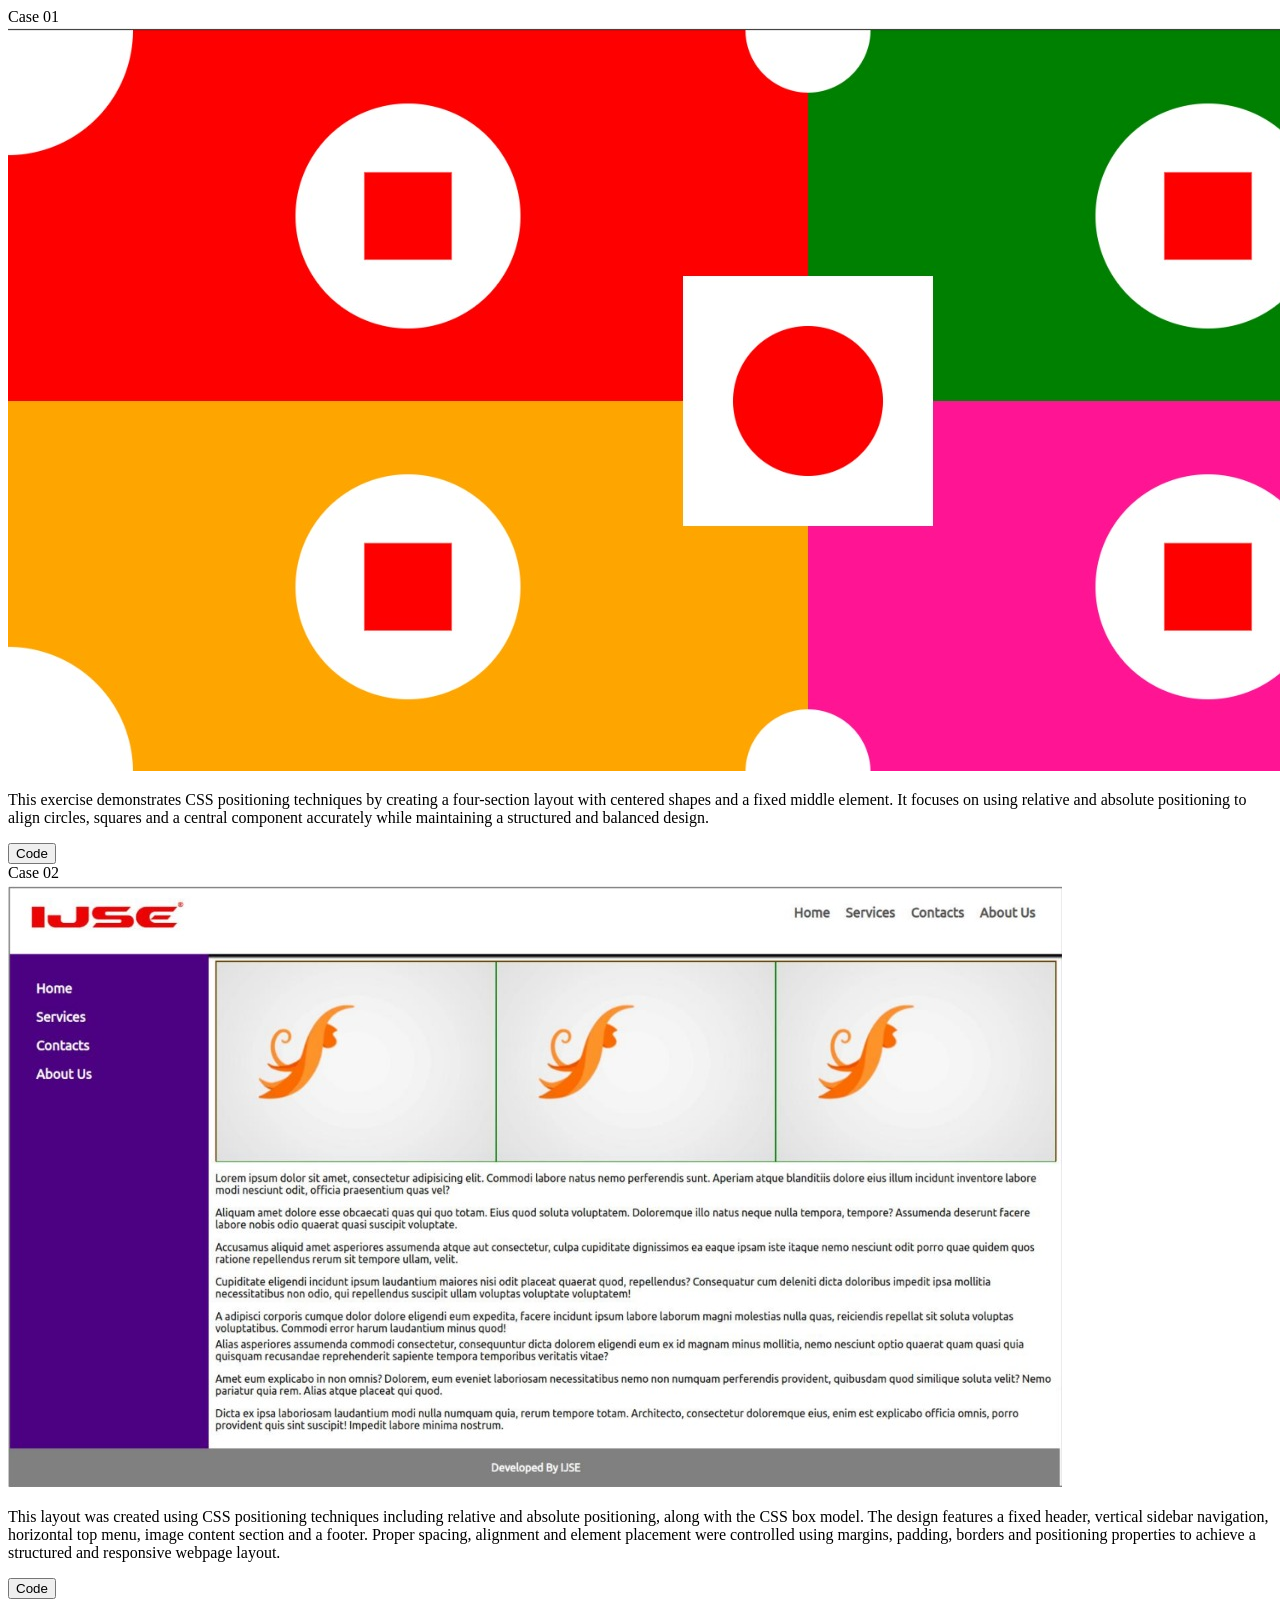
==== exercises1.html @ b712d0c9 "Add HTML to CSS Exercise case 02" ====
<!DOCTYPE html>
<html lang="en">
<head>
    <meta charset="UTF-8">
    <title>CSS Exercises 1</title>
</head>
<body>

<section class="case">
    <div class="case-title">Case 01</div>

    <div class="case-content">
        <img src="assets/CSS%20Exercises%201%20case%2001.jpeg" alt="Case 01">

        <div class="case-card">
            <p>
                This exercise demonstrates CSS positioning techniques by creating a four-section layout with
                centered shapes and a fixed middle element. It focuses on using relative and absolute positioning
                to align circles, squares and a central component accurately while maintaining a structured and
                balanced design.
            </p>
            <button>Code</button>
        </div>
    </div>
</section>

<section class="case">
    <div class="case-title">Case 02</div>

    <div class="case-content">
        <img src="assets/CSS%20Exercises%201%20case%2002.jpeg" alt="Case 02">

        <div class="case-card">
            <p>
                This layout was created using CSS positioning techniques including relative and absolute positioning,
                along with the CSS box model. The design features a fixed header, vertical sidebar navigation,
                horizontal top menu, image content section and a footer. Proper spacing, alignment and element
                placement were controlled using margins, padding, borders and positioning properties to achieve a
                structured and responsive webpage layout.

            </p>
            <button>Code</button>
        </div>
    </div>
</section>

</body>
</html>
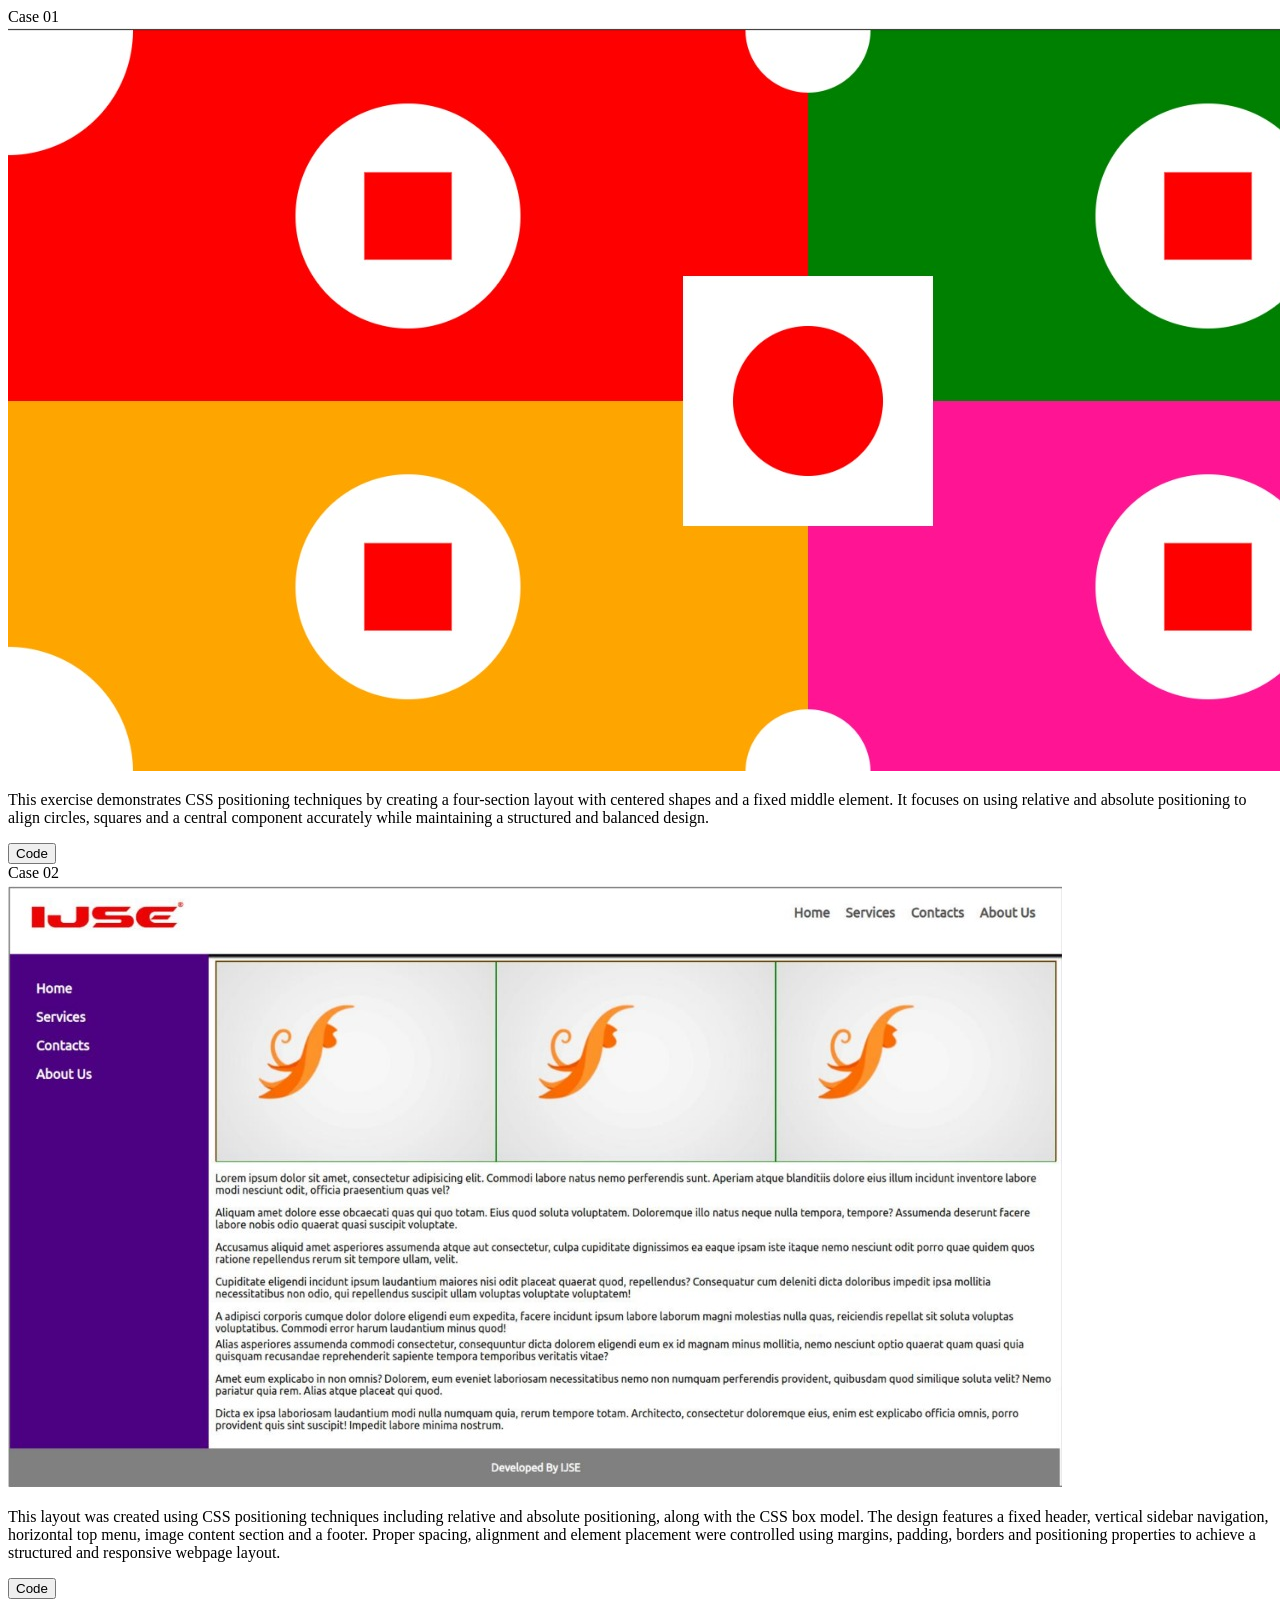
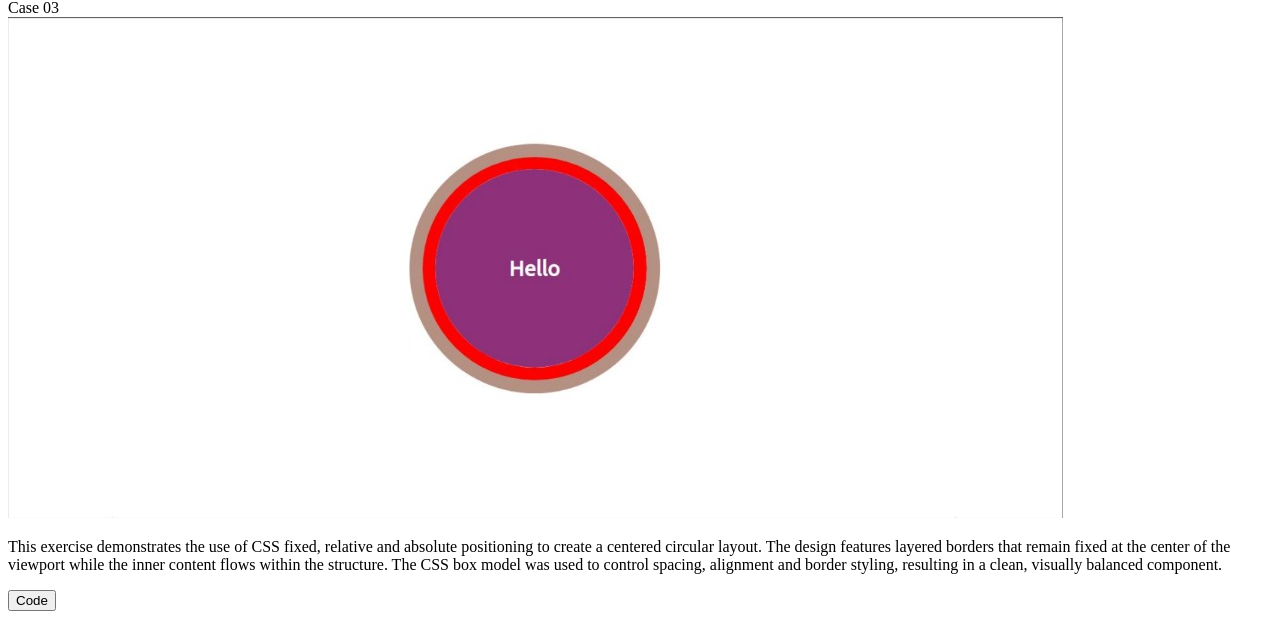
==== commit 078b2798: "Add HTML to CSS Exercises case 03" ====
--- a/exercises1.html
+++ b/exercises1.html
@@ -44,5 +44,25 @@
     </div>
 </section>
 
+<section class="case">
+    <div class="case-title">Case 03</div>
+
+    <div class="case-content">
+        <img src="assets/CSS%20Exercises%201%20case%2003.jpeg" alt="Case 03">
+
+        <div class="case-card">
+            <p>
+                This exercise demonstrates the use of CSS fixed, relative and absolute positioning to create a centered
+                circular layout. The design features layered borders that remain fixed at the center of the viewport
+                while the inner content flows within the structure. The CSS box model was used to control spacing,
+                alignment and border styling, resulting in a clean, visually balanced component.
+            </p>
+            <button>Code</button>
+        </div>
+    </div>
+</section>
+
+
+
 </body>
 </html>
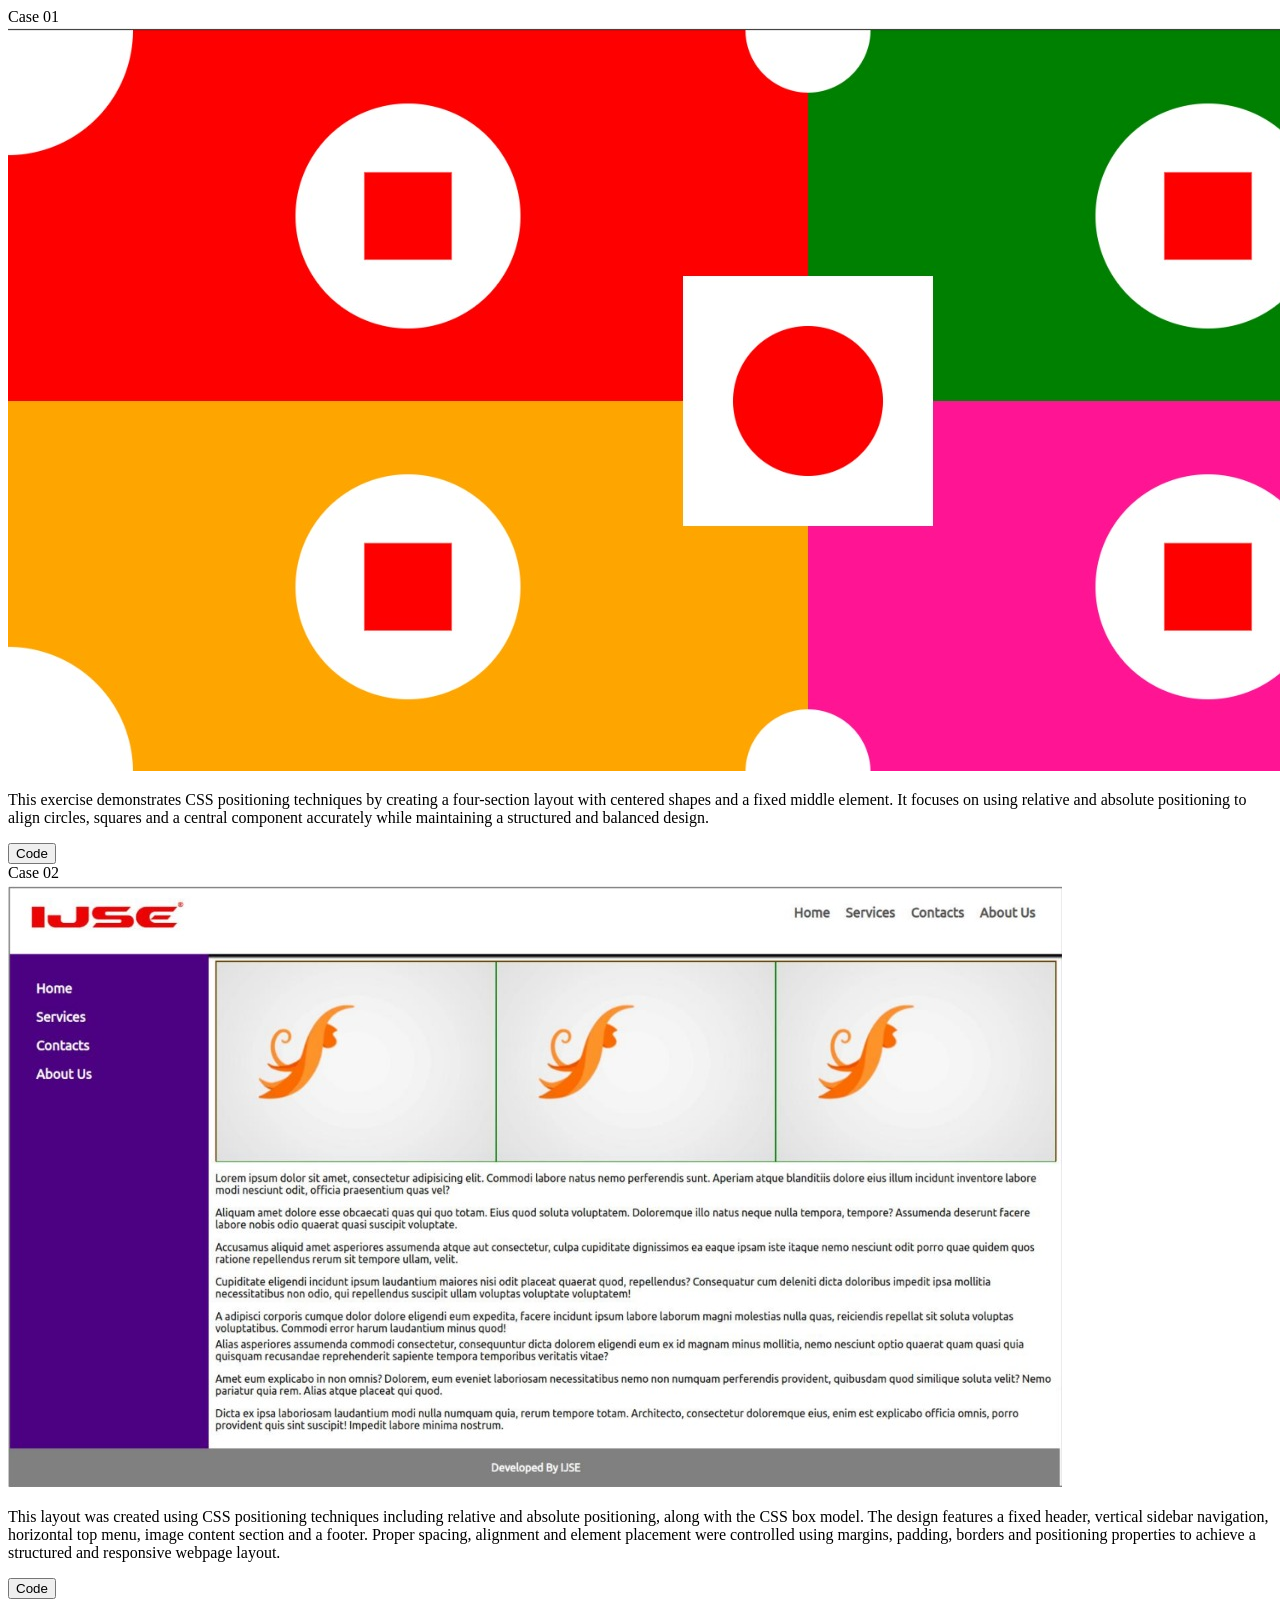
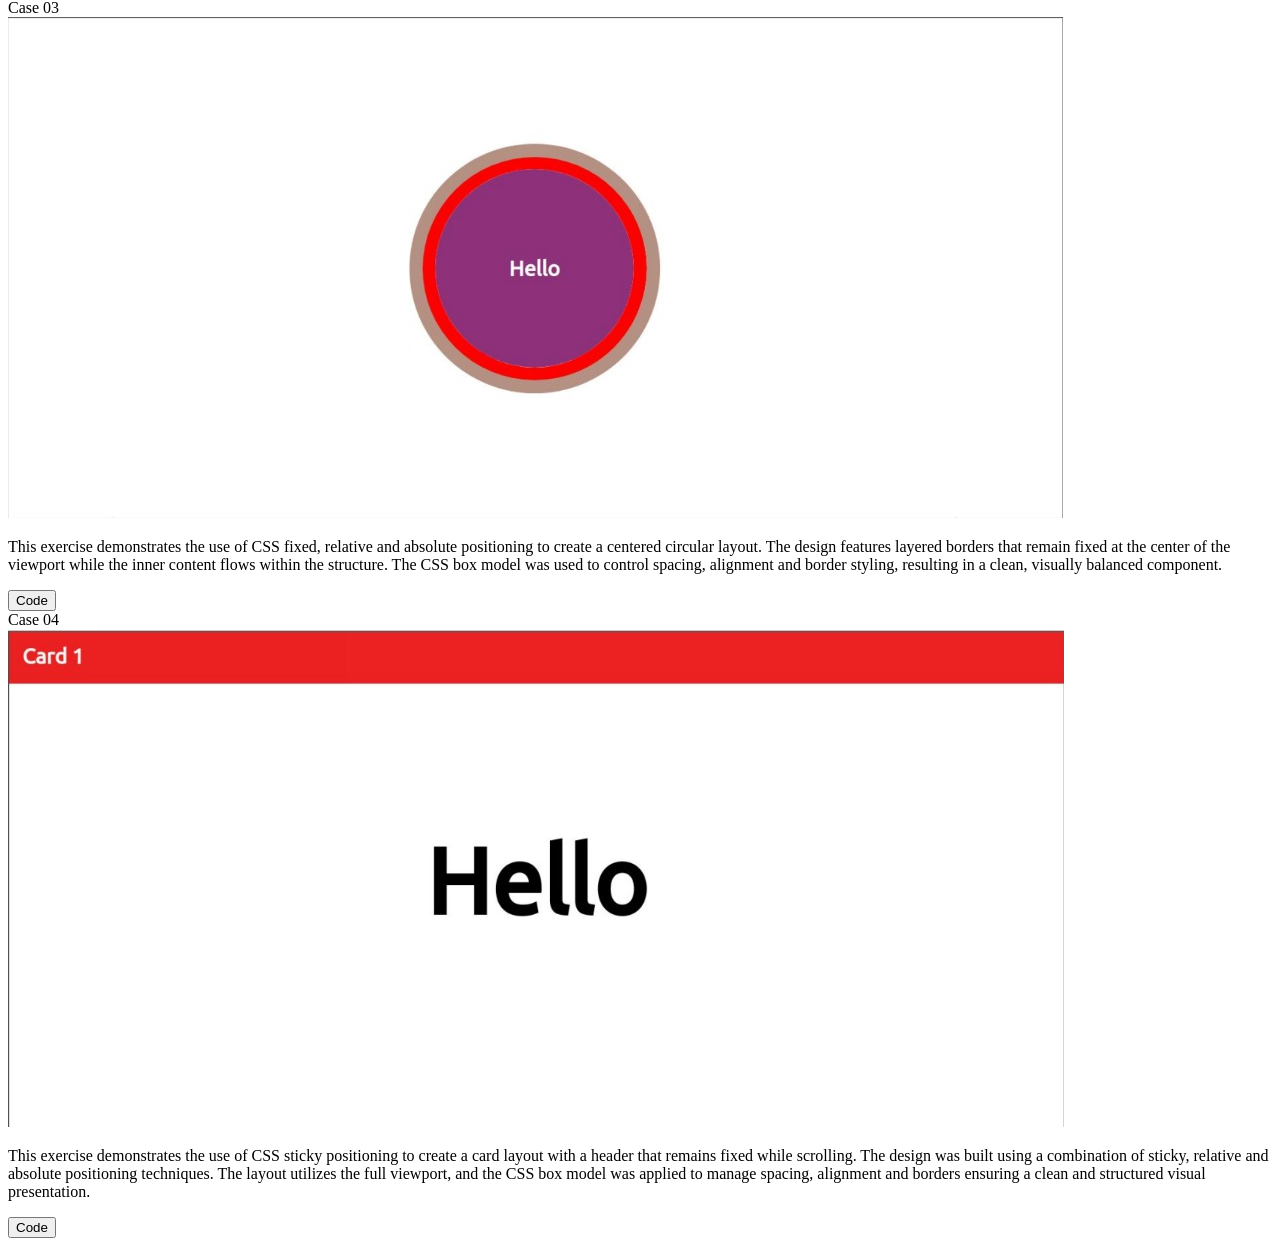
==== commit 3089621e: "Add HTML to CSS Exercises case 04" ====
--- a/exercises1.html
+++ b/exercises1.html
@@ -62,6 +62,24 @@
     </div>
 </section>
 
+<section class="case">
+    <div class="case-title">Case 04</div>
+
+    <div class="case-content">
+        <img src="assets/CSS%20Exercises%201%20case%2004.jpeg" alt="Case 04">
+
+        <div class="case-card">
+            <p>
+                This exercise demonstrates the use of CSS sticky positioning to create a card layout with a header
+                that remains fixed while scrolling. The design was built using a combination of sticky, relative and
+                absolute positioning techniques. The layout utilizes the full viewport, and the CSS box model was
+                applied to manage spacing, alignment and borders ensuring a clean and structured visual presentation.
+            </p>
+            <button>Code</button>
+        </div>
+    </div>
+</section>
+
 
 
 </body>
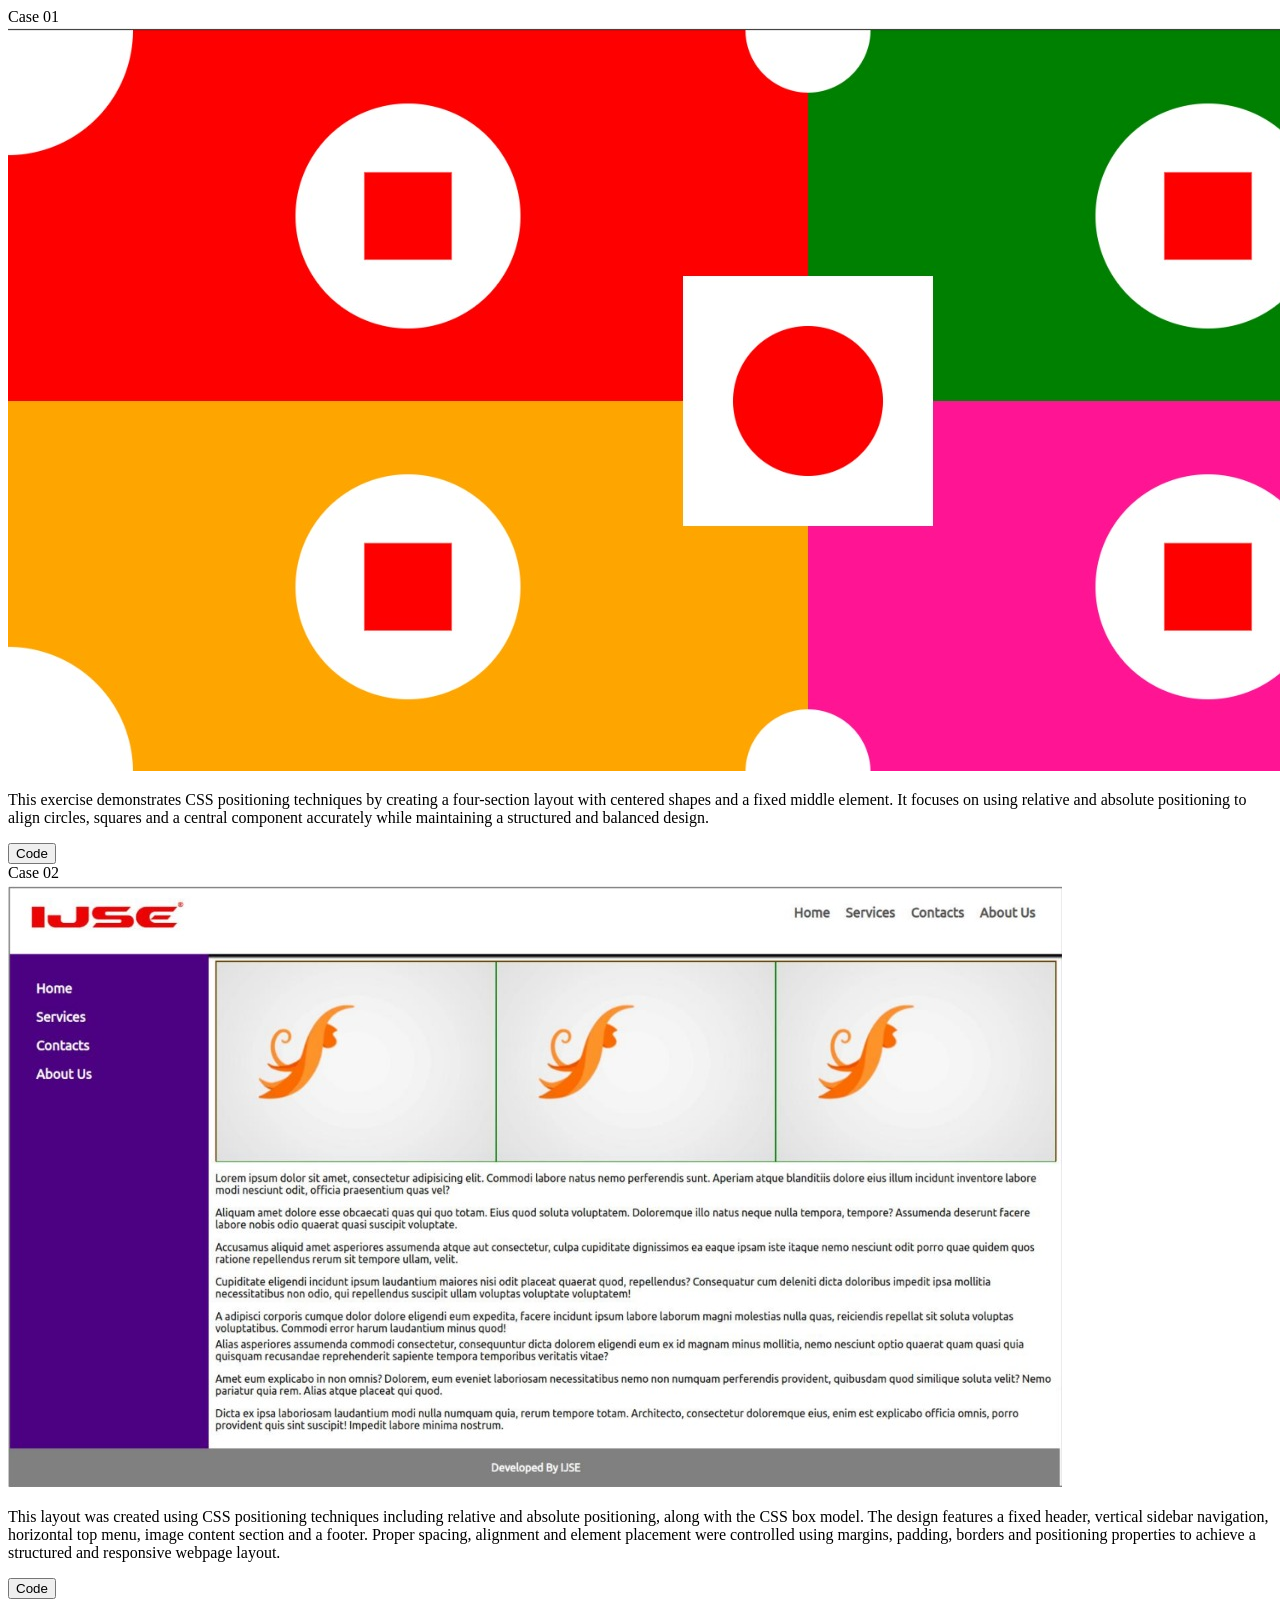
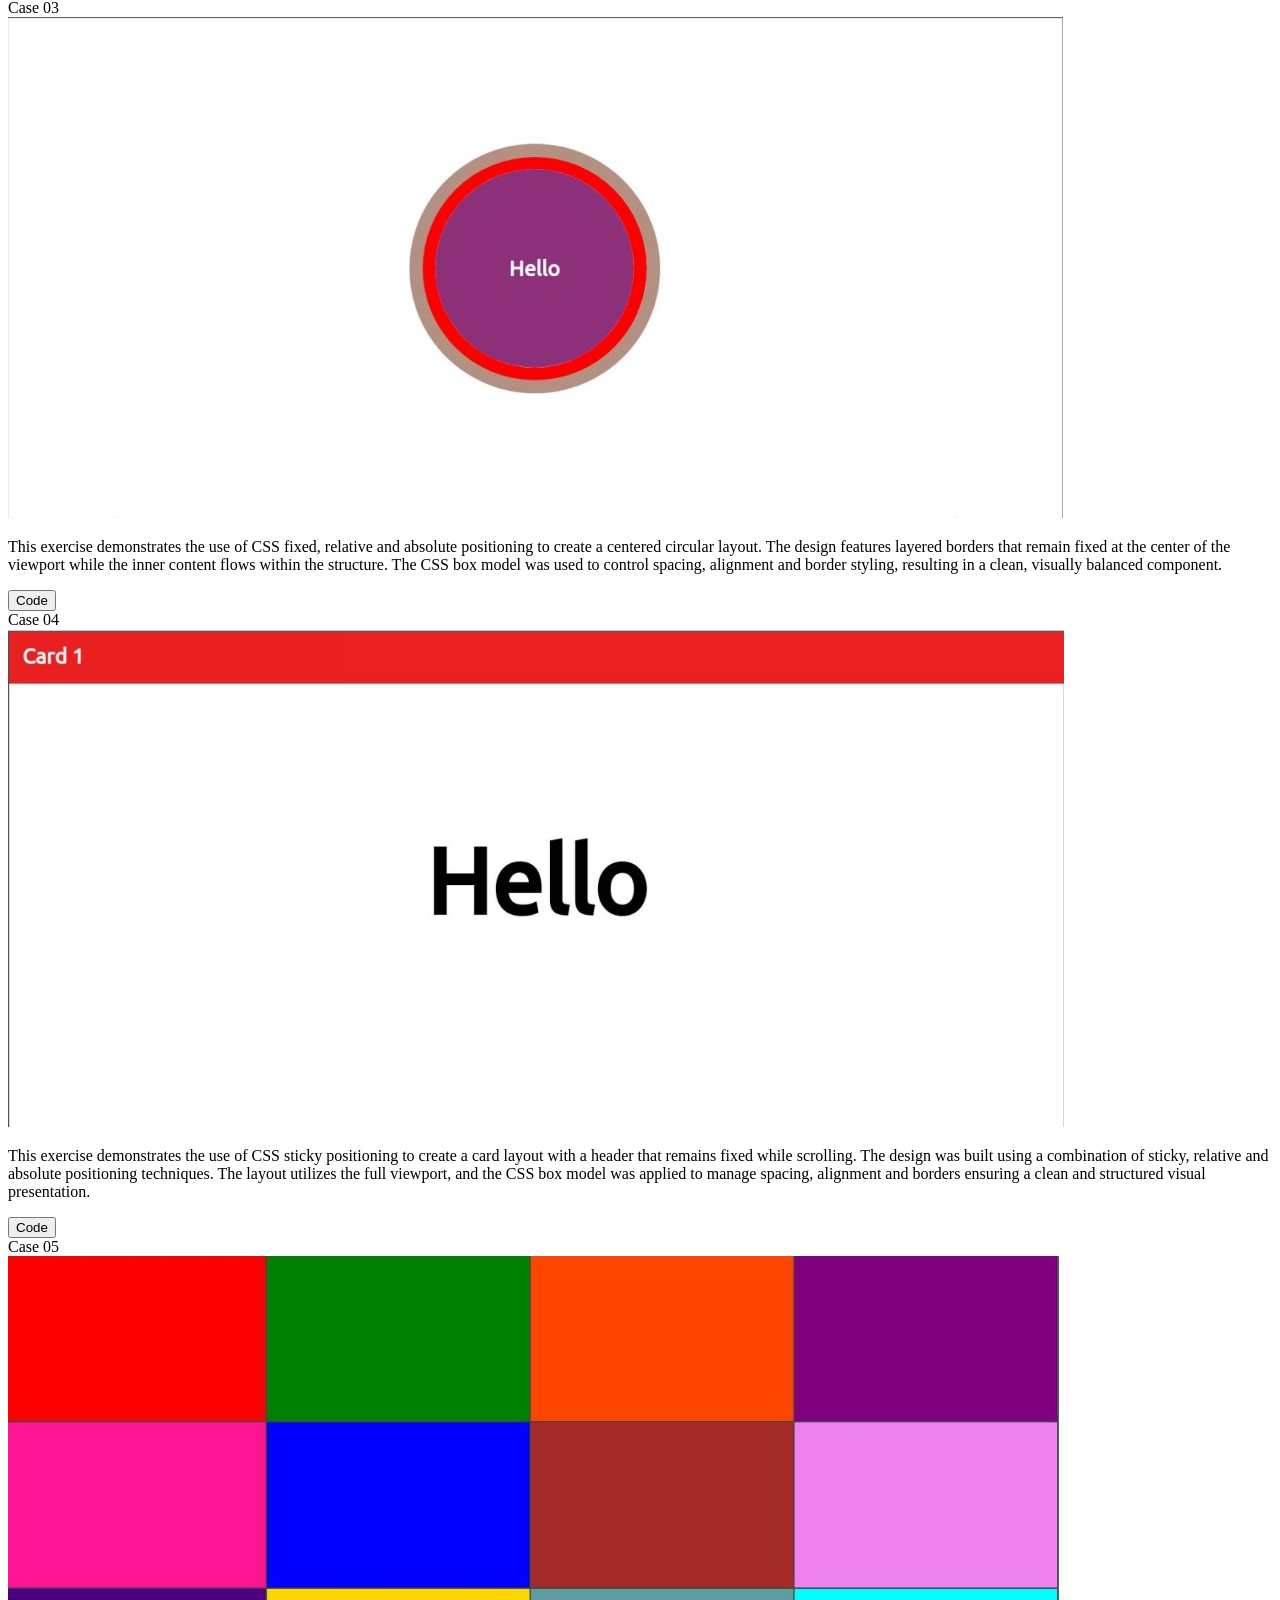
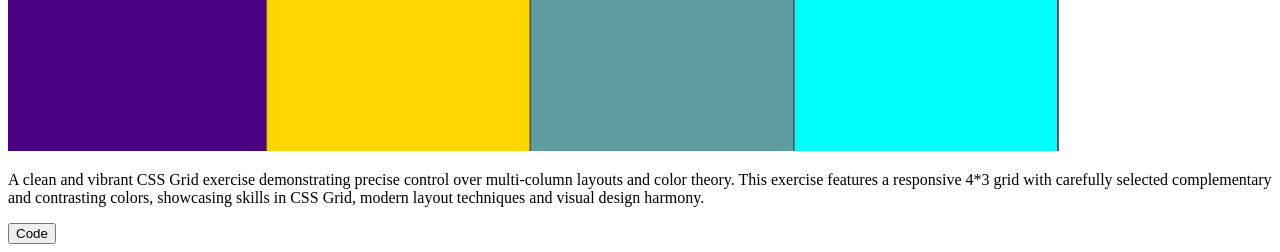
==== commit 267ade24: "Add HTML to CSS Exercises 1 case 05" ====
--- a/exercises1.html
+++ b/exercises1.html
@@ -80,6 +80,23 @@
     </div>
 </section>
 
+<section class="case">
+    <div class="case-title">Case 05</div>
+
+    <div class="case-content">
+        <img src="assets/CSS%20Exercises%201%20case%2005.jpeg" alt="Case 05">
+
+        <div class="case-card">
+            <p>
+                A clean and vibrant CSS Grid exercise demonstrating precise control over multi-column layouts and
+                color theory. This exercise features a responsive 4*3 grid with carefully selected complementary
+                and contrasting colors, showcasing skills in CSS Grid, modern layout techniques and visual design
+                harmony.
+            </p>
+            <button>Code</button>
+        </div>
+    </div>
+</section>
 
 
 </body>
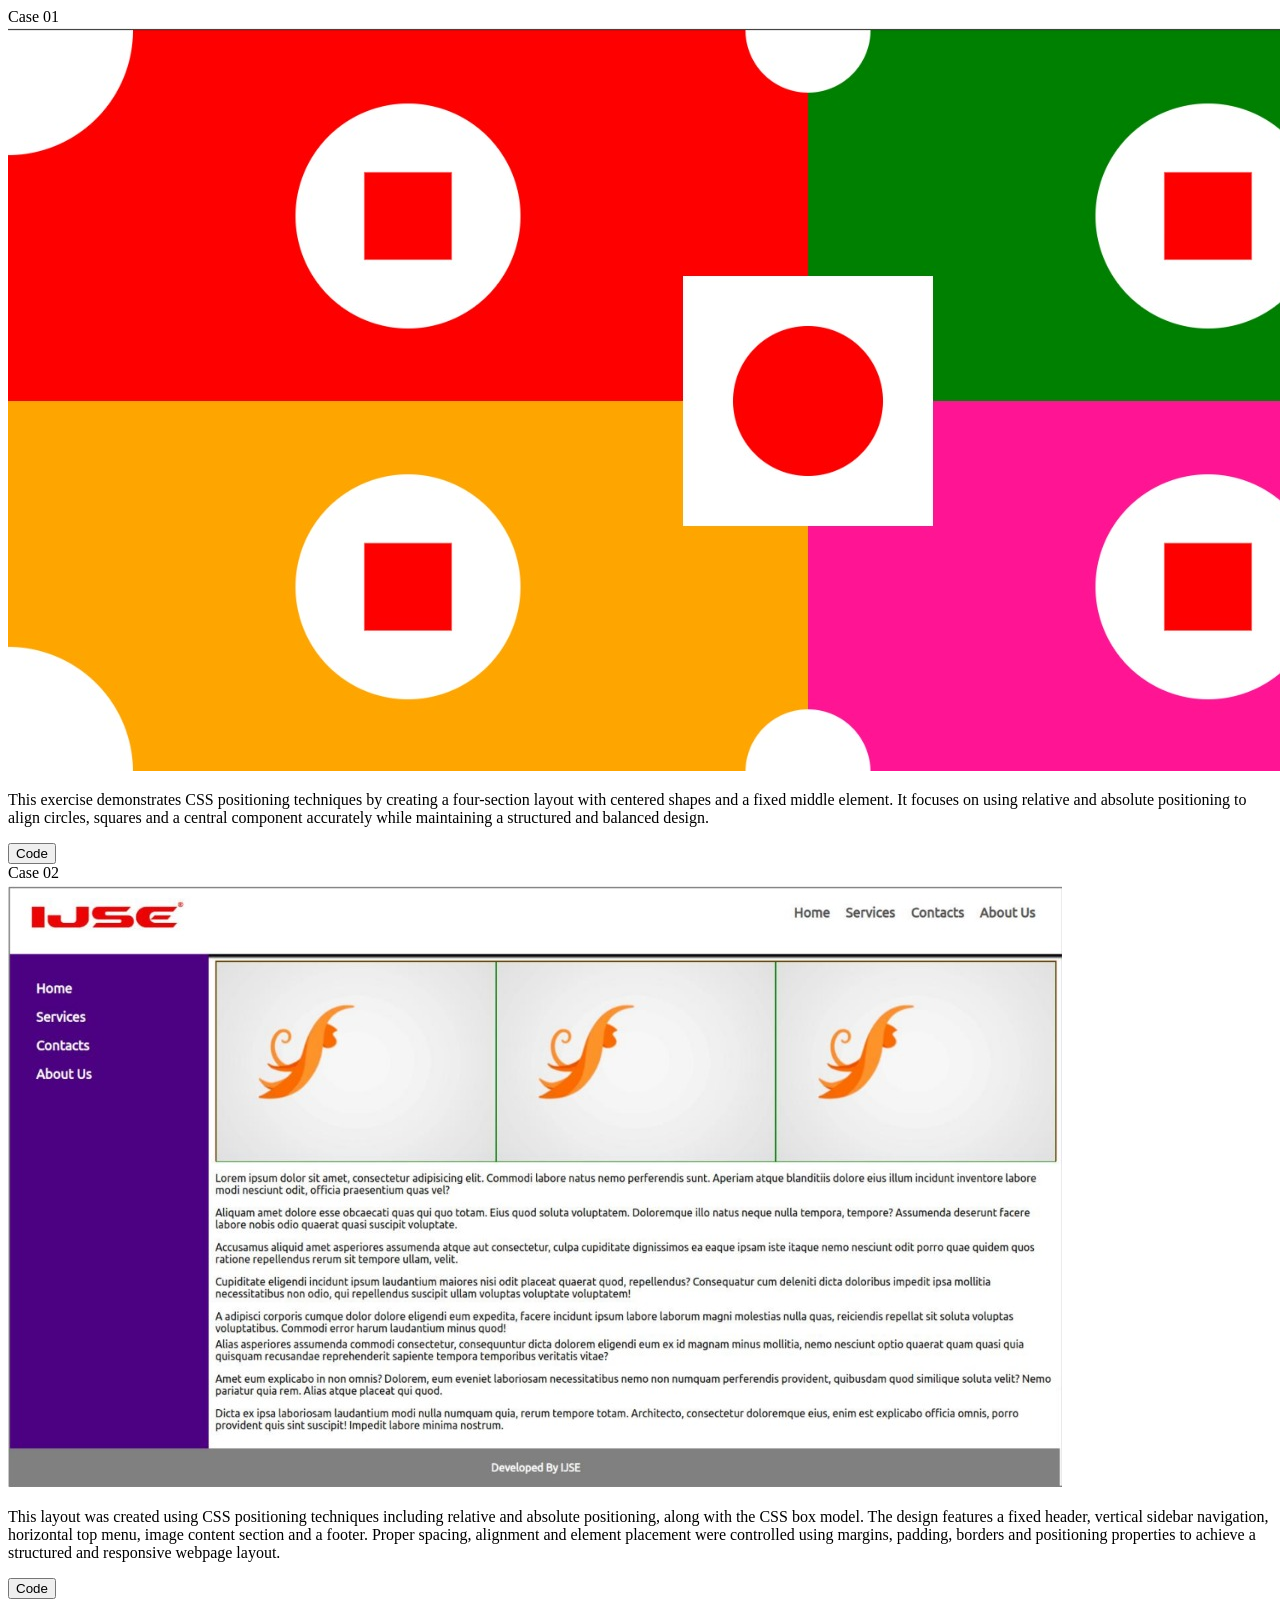
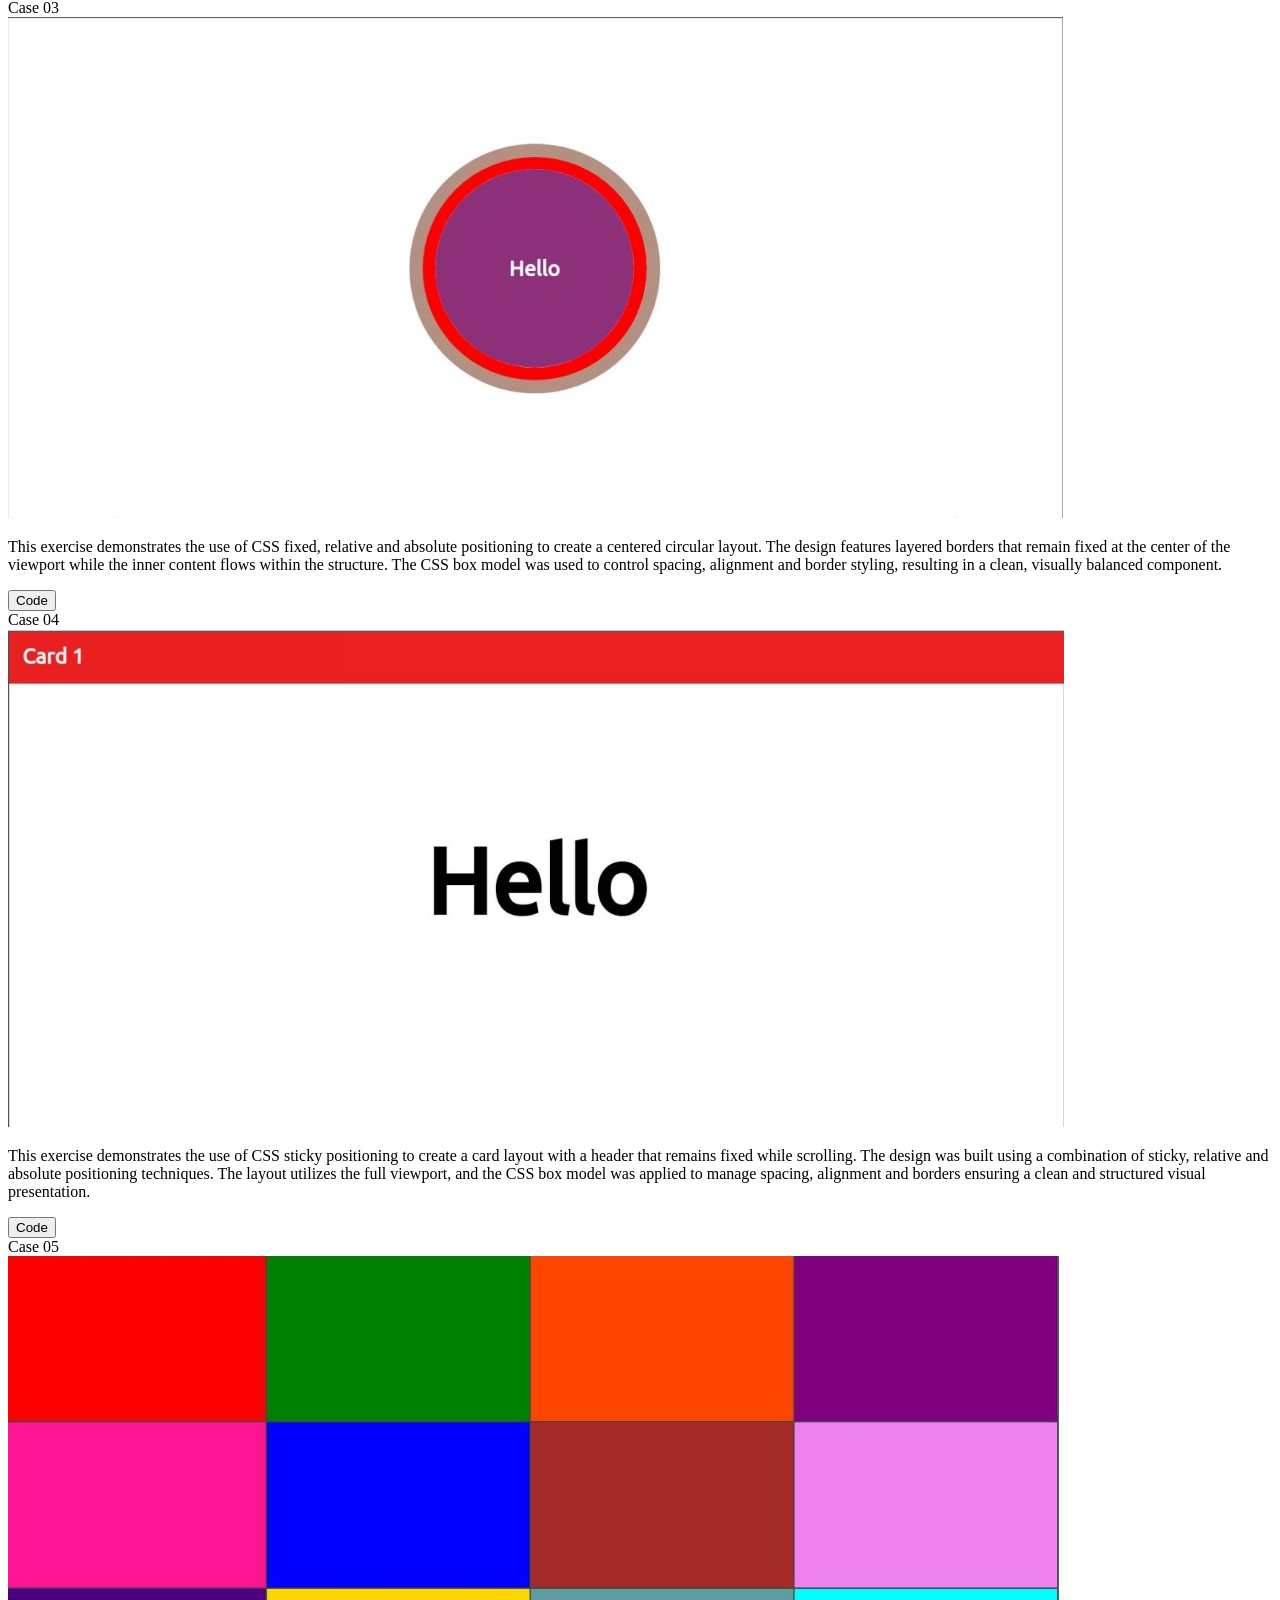
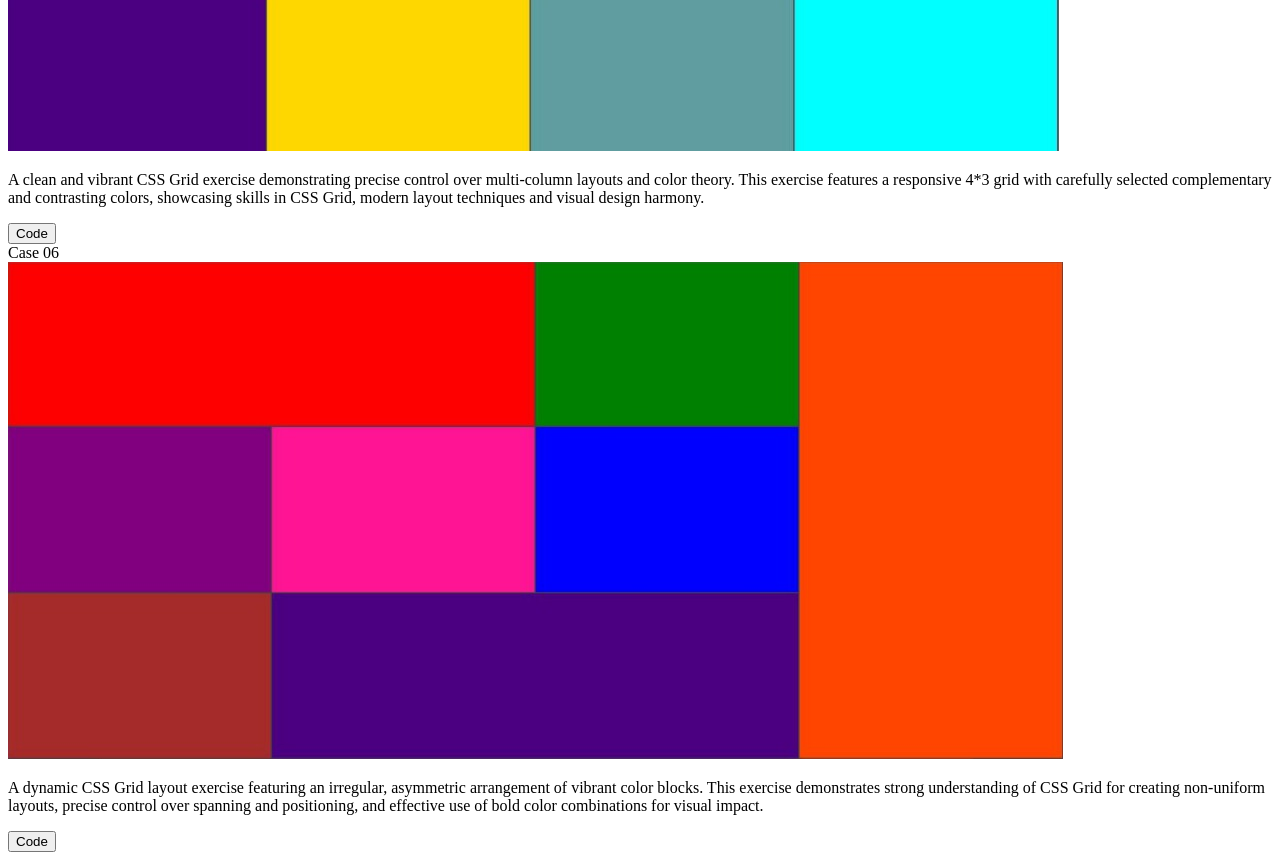
==== commit db70903a: "Add HTML to CSS Exercises 1 case 06" ====
--- a/exercises1.html
+++ b/exercises1.html
@@ -98,6 +98,25 @@
     </div>
 </section>
 
+<section class="case">
+    <div class="case-title">Case 06</div>
+
+    <div class="case-content">
+        <img src="assets/CSS%20Exercises%201%20case%2006.jpeg" alt="Case 06">
+
+        <div class="case-card">
+            <p>
+                A dynamic CSS Grid layout exercise featuring an irregular, asymmetric arrangement of vibrant color
+                blocks. This exercise demonstrates strong understanding of CSS Grid for creating non-uniform
+                layouts, precise control over spanning and positioning, and effective use of bold color combinations
+                for visual impact.
+
+            </p>
+            <button>Code</button>
+        </div>
+    </div>
+</section>
+
 
 </body>
 </html>
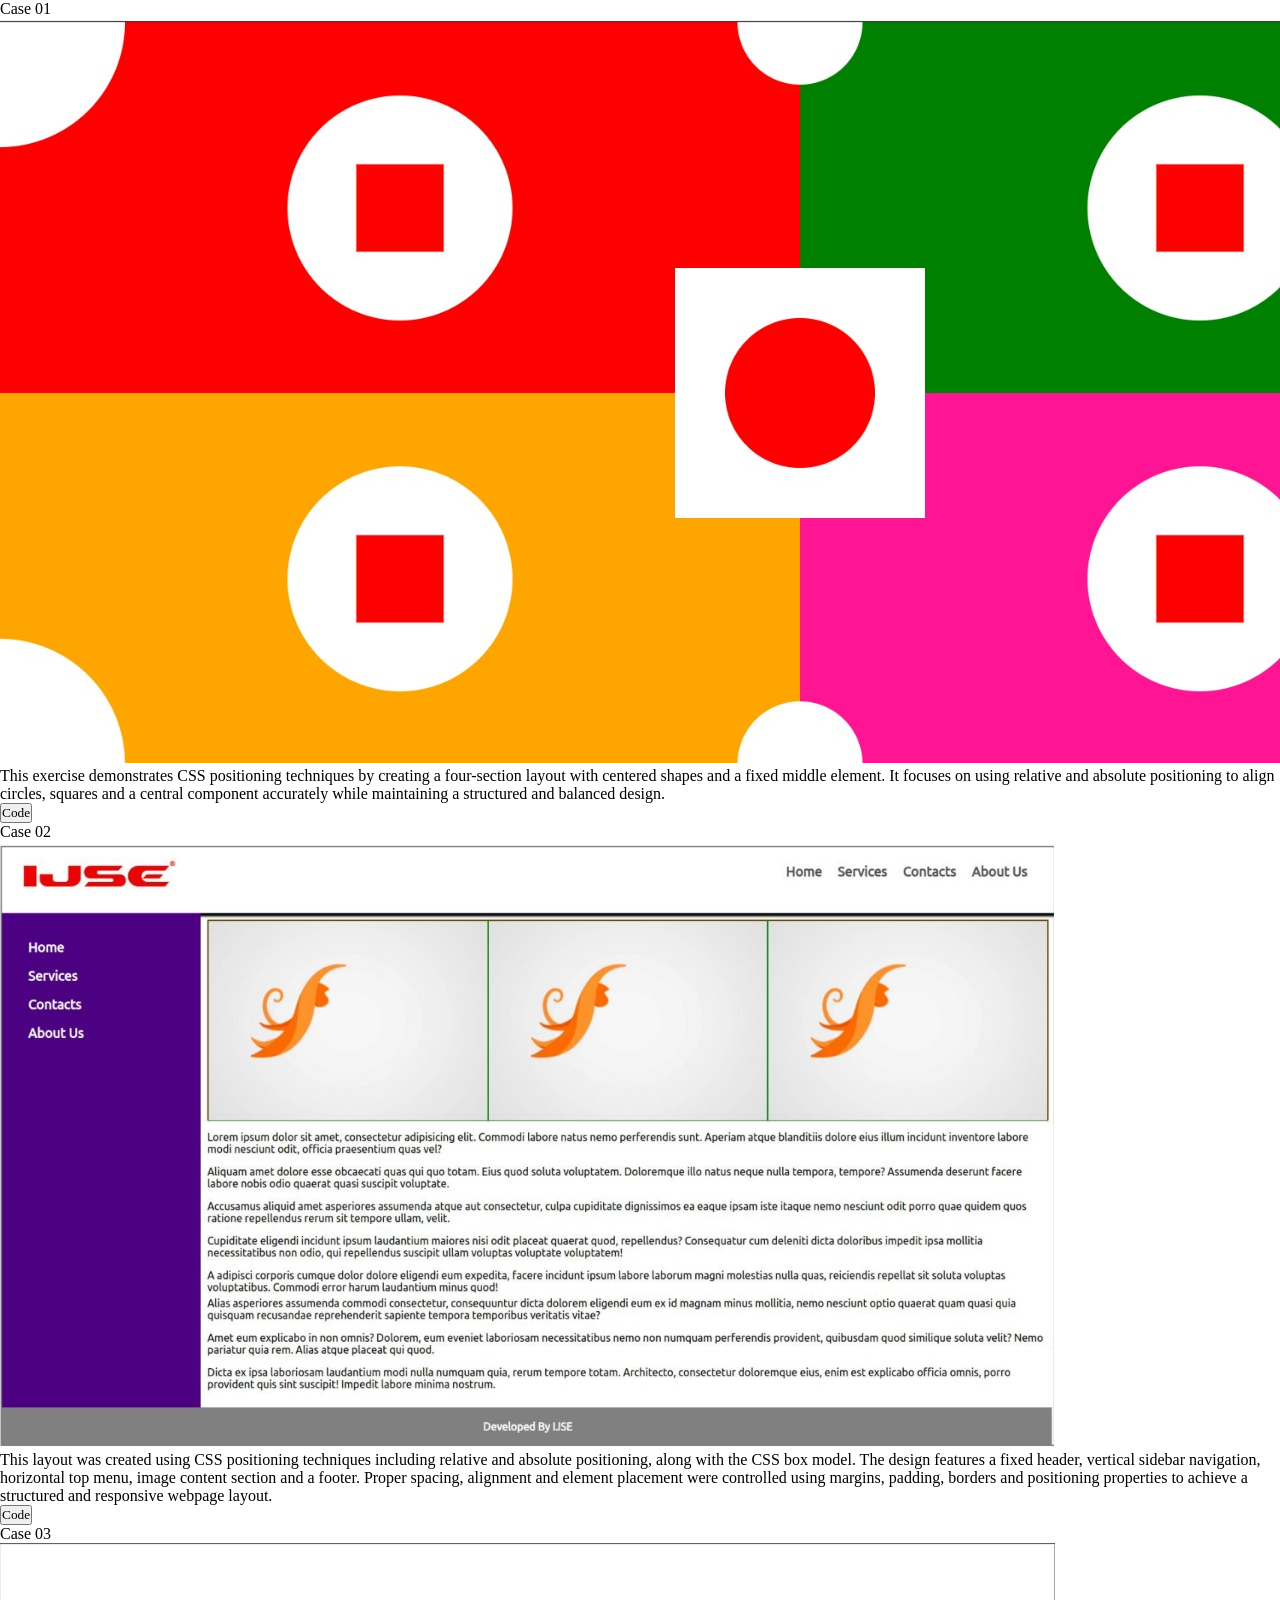
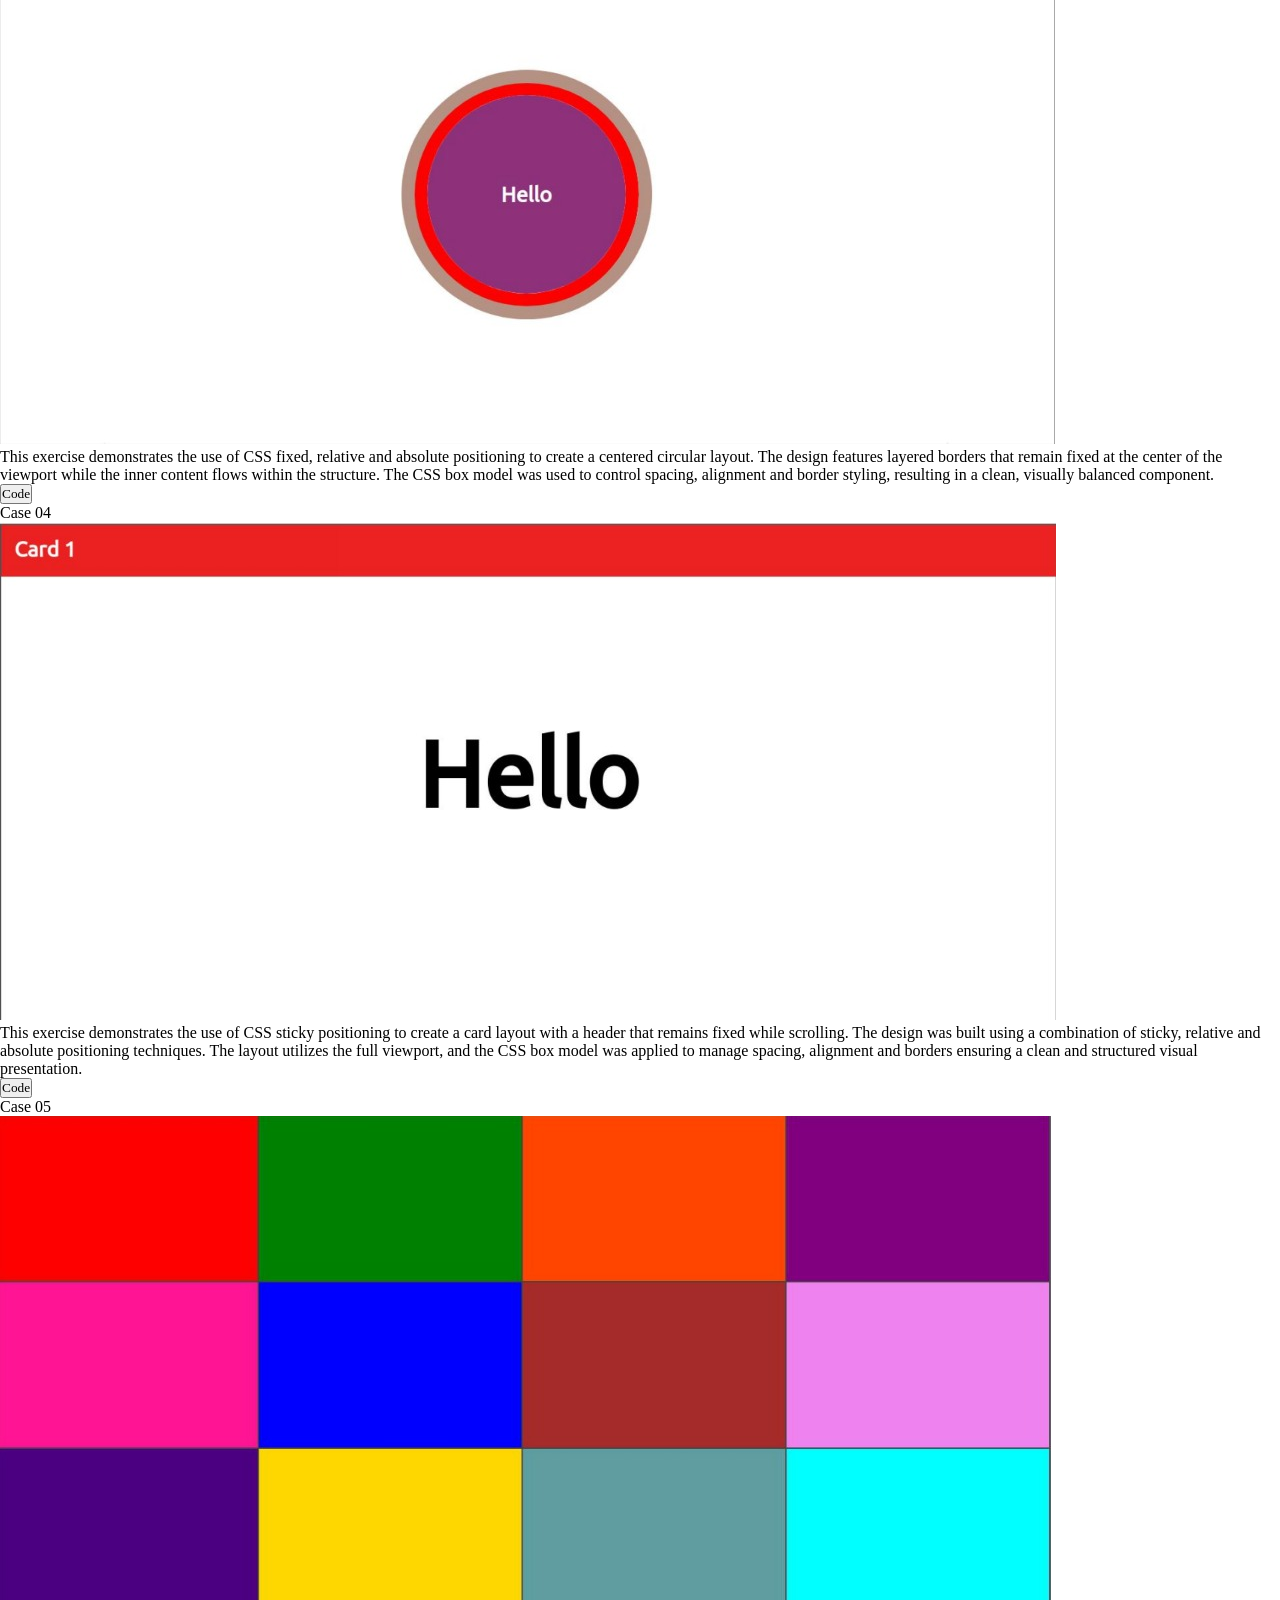
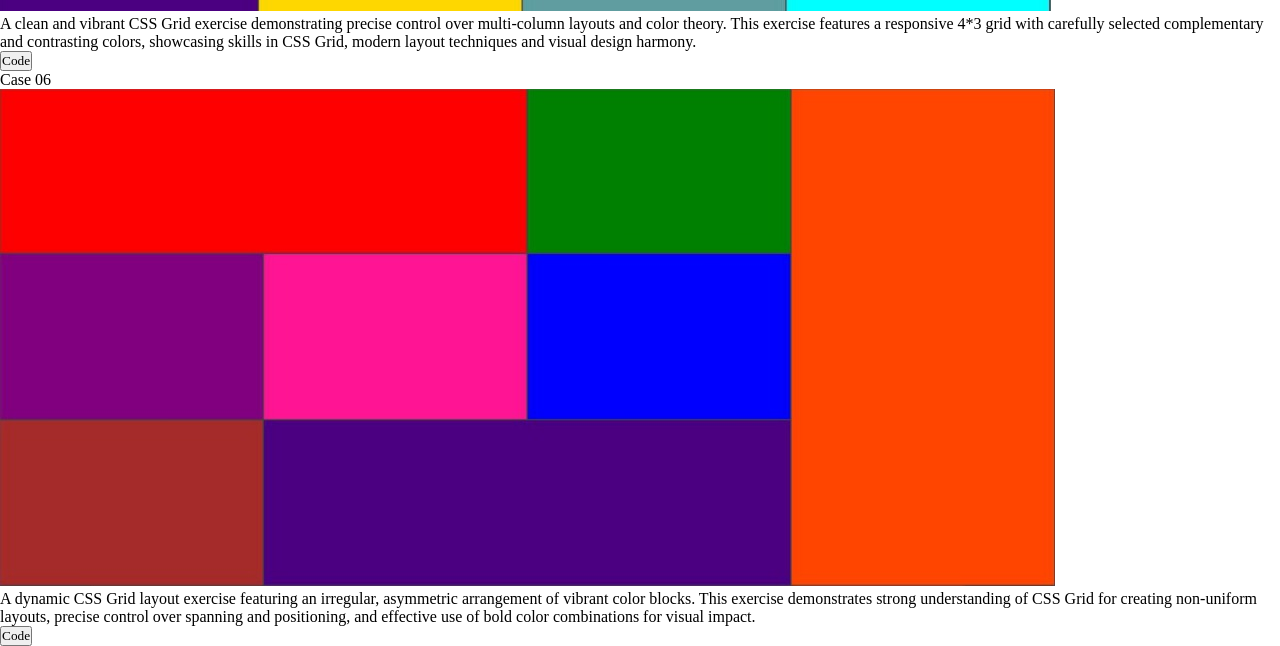
==== commit d41f85dd: "CSS to whole CSS Exercises 1" ====
--- a/exercises1.html
+++ b/exercises1.html
@@ -3,6 +3,8 @@
 <head>
     <meta charset="UTF-8">
     <title>CSS Exercises 1</title>
+
+    <link rel="stylesheet" href="Style1.css">
 </head>
 <body>
 
--- a/Style1.css
+++ b/Style1.css
@@ -0,0 +1,7 @@
+*{
+    margin: 0;
+    padding: 0;
+    box-sizing: border-box;
+    font-family: Inter, serif;
+}
+
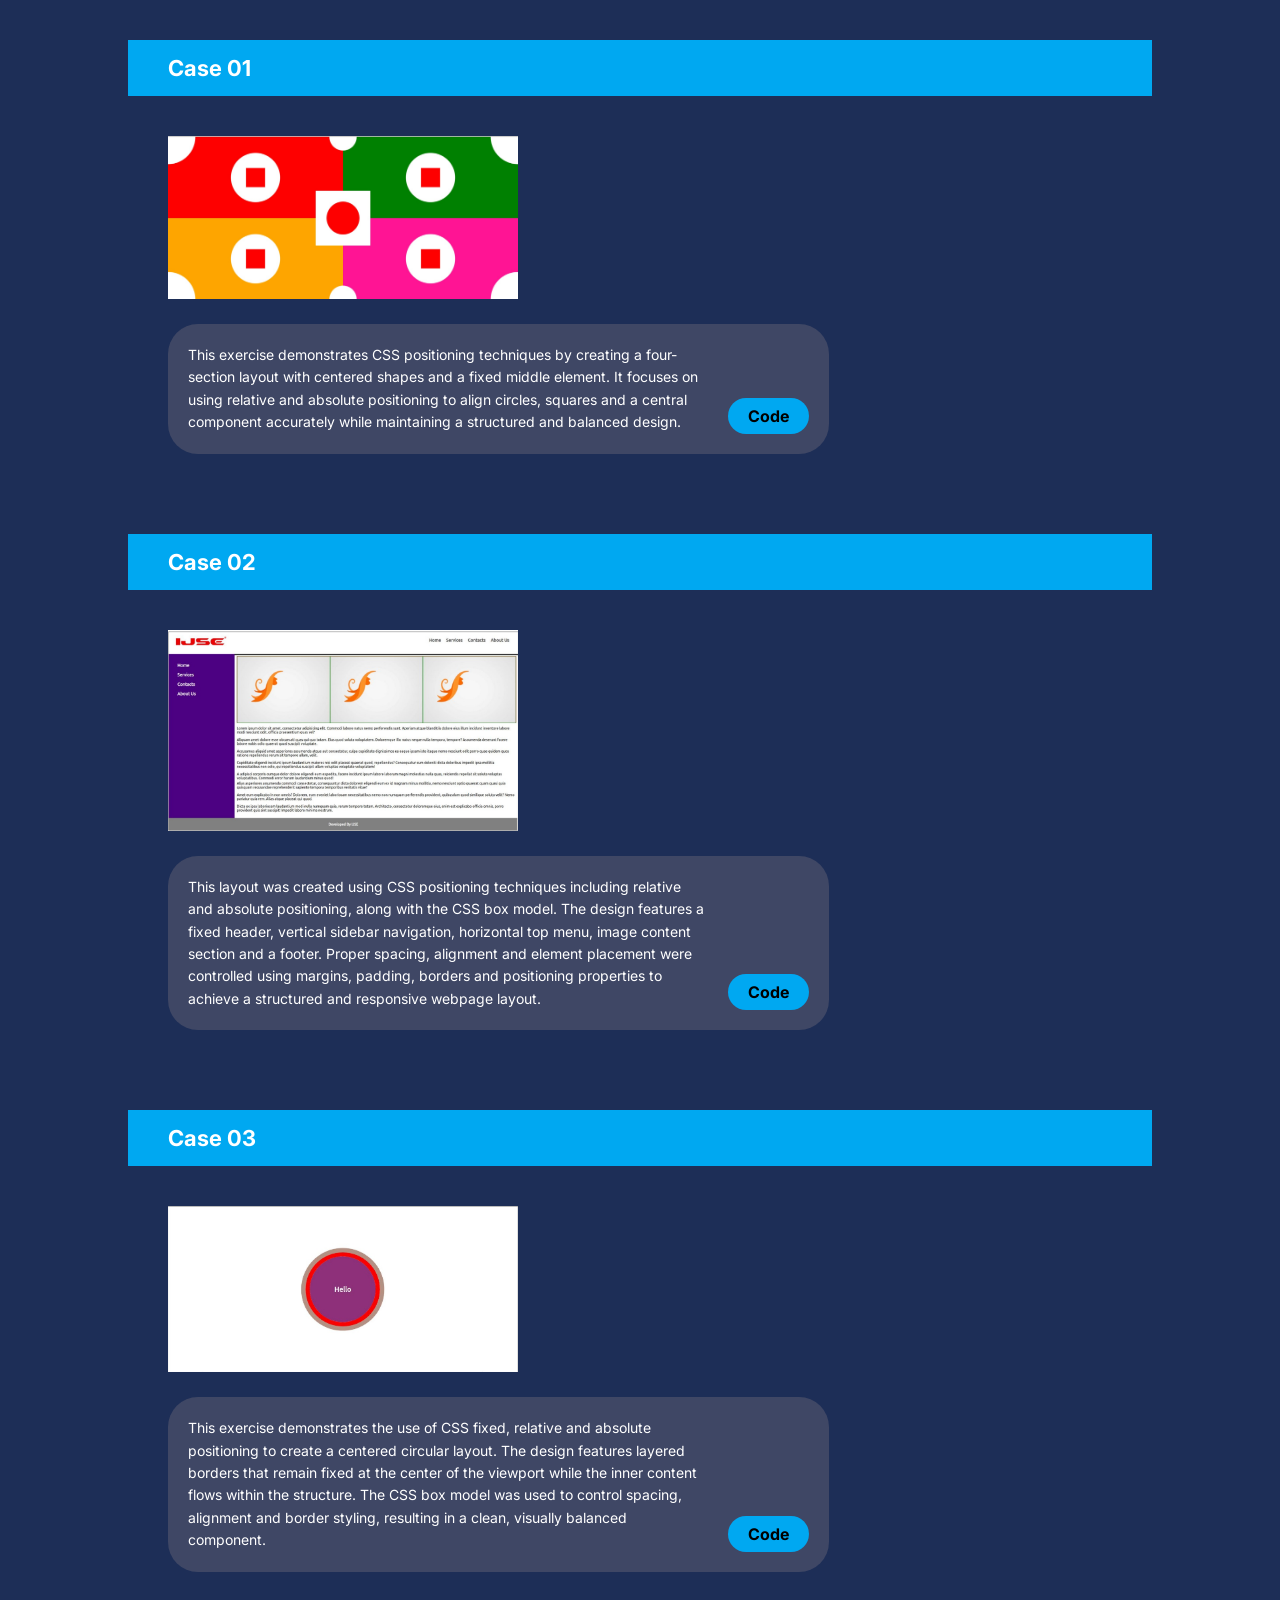
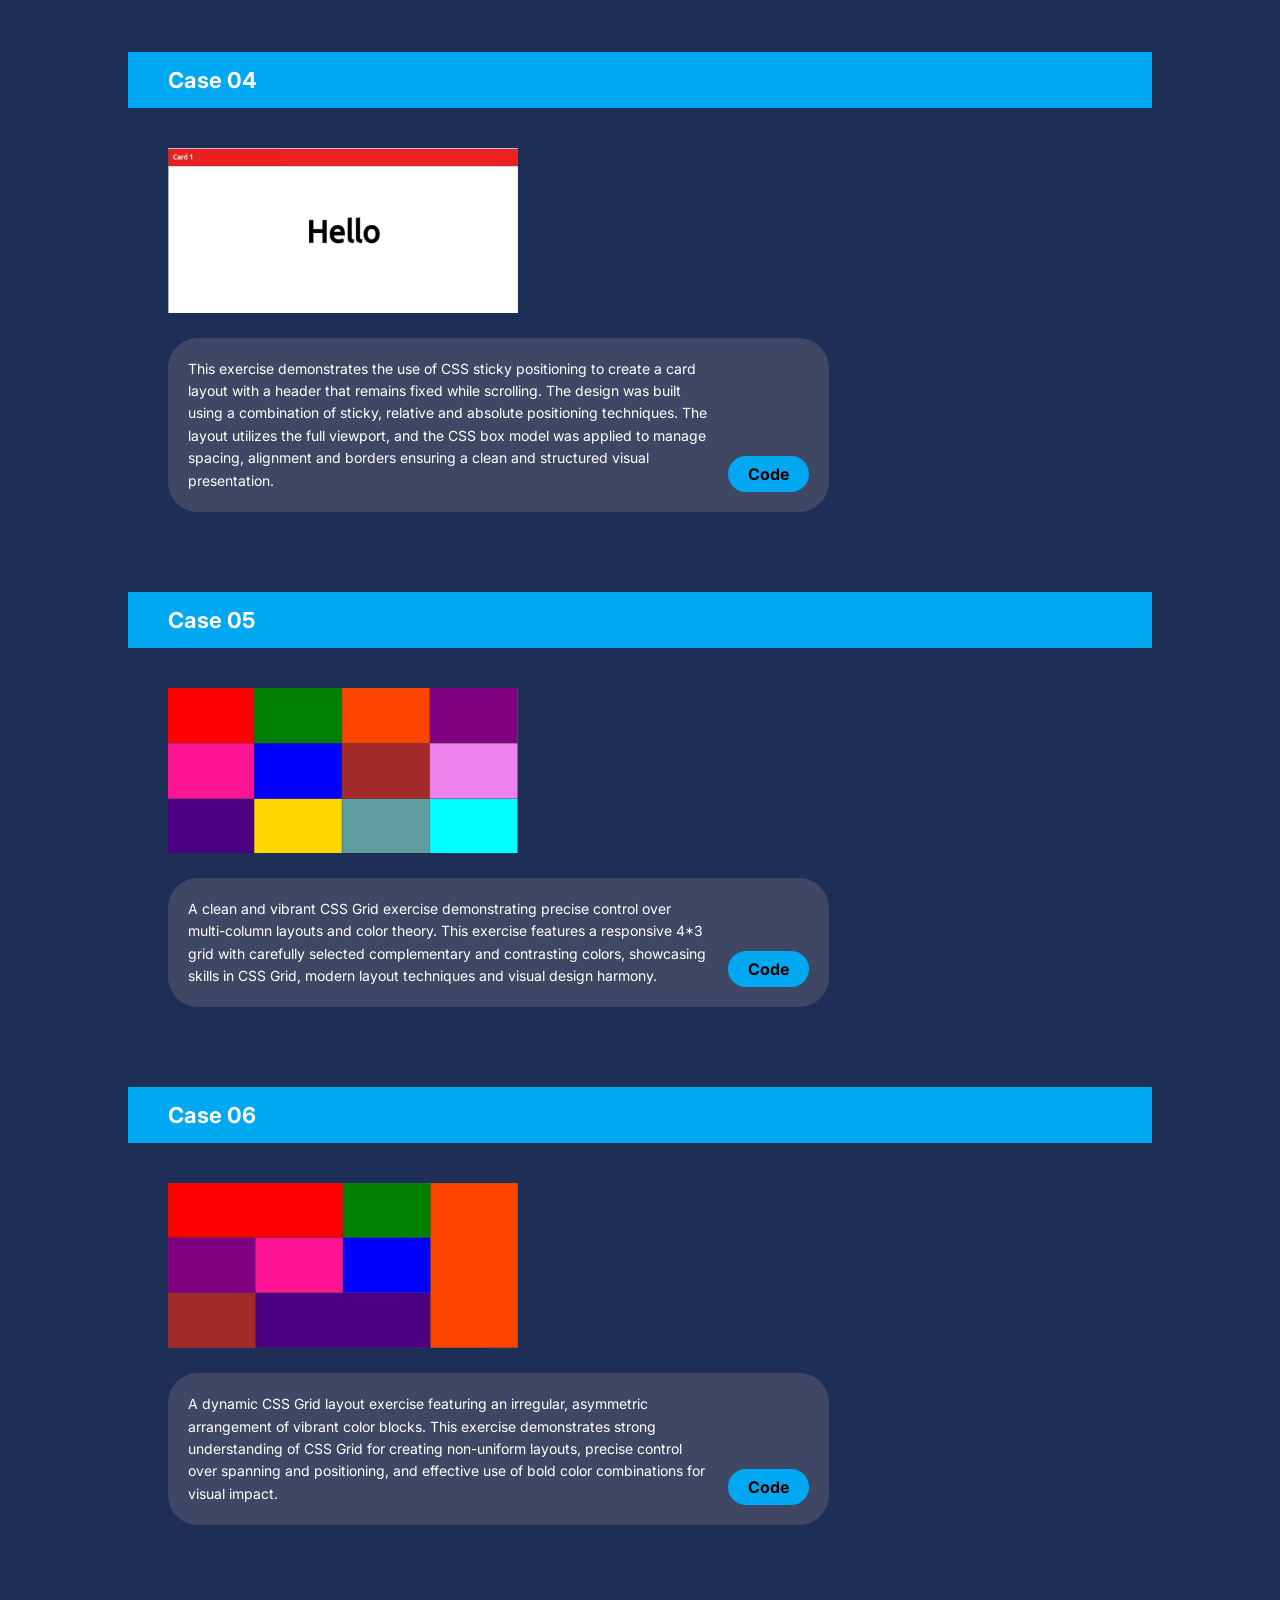
==== commit c81cf4ec: "Add Changes to CSS Exercises 1" ====
--- a/exercises1.html
+++ b/exercises1.html
@@ -5,6 +5,7 @@
     <title>CSS Exercises 1</title>
 
     <link rel="stylesheet" href="Style1.css">
+    <link href="https://fonts.googleapis.com/css2?family=Inter:wght@300;400;500;600;700&display=swap" rel="stylesheet">
 </head>
 <body>
 
@@ -21,7 +22,7 @@
                 to align circles, squares and a central component accurately while maintaining a structured and
                 balanced design.
             </p>
-            <button>Code</button>
+            <a href="https://github.com/sethakaindeepa/CSS-Exercises/blob/master/case%2001/index.html" class="case-button">Code</a>
         </div>
     </div>
 </section>
@@ -41,7 +42,7 @@
                 structured and responsive webpage layout.
 
             </p>
-            <button>Code</button>
+            <a href="https://github.com/sethakaindeepa/CSS-Exercises/blob/master/case%2002/index.html" class="case-button">Code</a>
         </div>
     </div>
 </section>
@@ -59,7 +60,7 @@
                 while the inner content flows within the structure. The CSS box model was used to control spacing,
                 alignment and border styling, resulting in a clean, visually balanced component.
             </p>
-            <button>Code</button>
+            <a href="https://github.com/sethakaindeepa/CSS-Exercises/blob/master/case%2003/index.html" class="case-button">Code</a>
         </div>
     </div>
 </section>
@@ -77,7 +78,7 @@
                 absolute positioning techniques. The layout utilizes the full viewport, and the CSS box model was
                 applied to manage spacing, alignment and borders ensuring a clean and structured visual presentation.
             </p>
-            <button>Code</button>
+            <a href="https://github.com/sethakaindeepa/CSS-Exercises/blob/master/case%2004/index.html" class="case-button">Code</a>
         </div>
     </div>
 </section>
@@ -95,7 +96,7 @@
                 and contrasting colors, showcasing skills in CSS Grid, modern layout techniques and visual design
                 harmony.
             </p>
-            <button>Code</button>
+            <a href="https://github.com/sethakaindeepa/CSS-Exercises/blob/master/case%2005/index.html" class="case-button">Code</a>
         </div>
     </div>
 </section>
@@ -114,11 +115,12 @@
                 for visual impact.
 
             </p>
-            <button>Code</button>
+            <a href="https://github.com/sethakaindeepa/CSS-Exercises/blob/master/case%2006/index.html" class="case-button">Code</a>
         </div>
     </div>
 </section>
 
 
+
 </body>
 </html>
--- a/Style1.css
+++ b/Style1.css
@@ -5,3 +5,70 @@
     font-family: Inter, serif;
 }
 
+body{
+    background: #1D2E57;
+}
+
+.case{
+    width: 80%;
+    margin: 40px auto;
+    overflow: hidden;
+
+
+}
+
+.case-title{
+    background: #00A8F1;
+    color: white;
+    padding: 15px 40px;
+    font-size: 22px;
+    font-weight: bold;
+
+}
+
+.case-content{
+    padding: 40px;
+    display: flex;
+    flex-direction: column;
+    align-items: flex-start;
+    gap: 25px;
+}
+
+.case-content img{
+    width: 350px;
+
+
+
+}
+
+.case-card{
+    background: #3F4765;
+    padding: 20px;
+    border-radius: 30px;
+    color: white;
+    width: 70%;
+    margin: 0 0;
+    text-align: left;
+    position: relative;
+}
+
+.case-card p{
+    font-size: 14px;
+    line-height: 1.6;
+    padding-right: 100px;
+}
+
+.case-button{
+    position: absolute;
+    right: 20px;
+    bottom: 20px;
+    background: #00A8F1;
+    color: black;
+    font-weight: bold;
+    border: none;
+    padding: 8px 20px;
+    border-radius: 20px;
+    cursor: pointer;
+    text-decoration: none;
+}
+
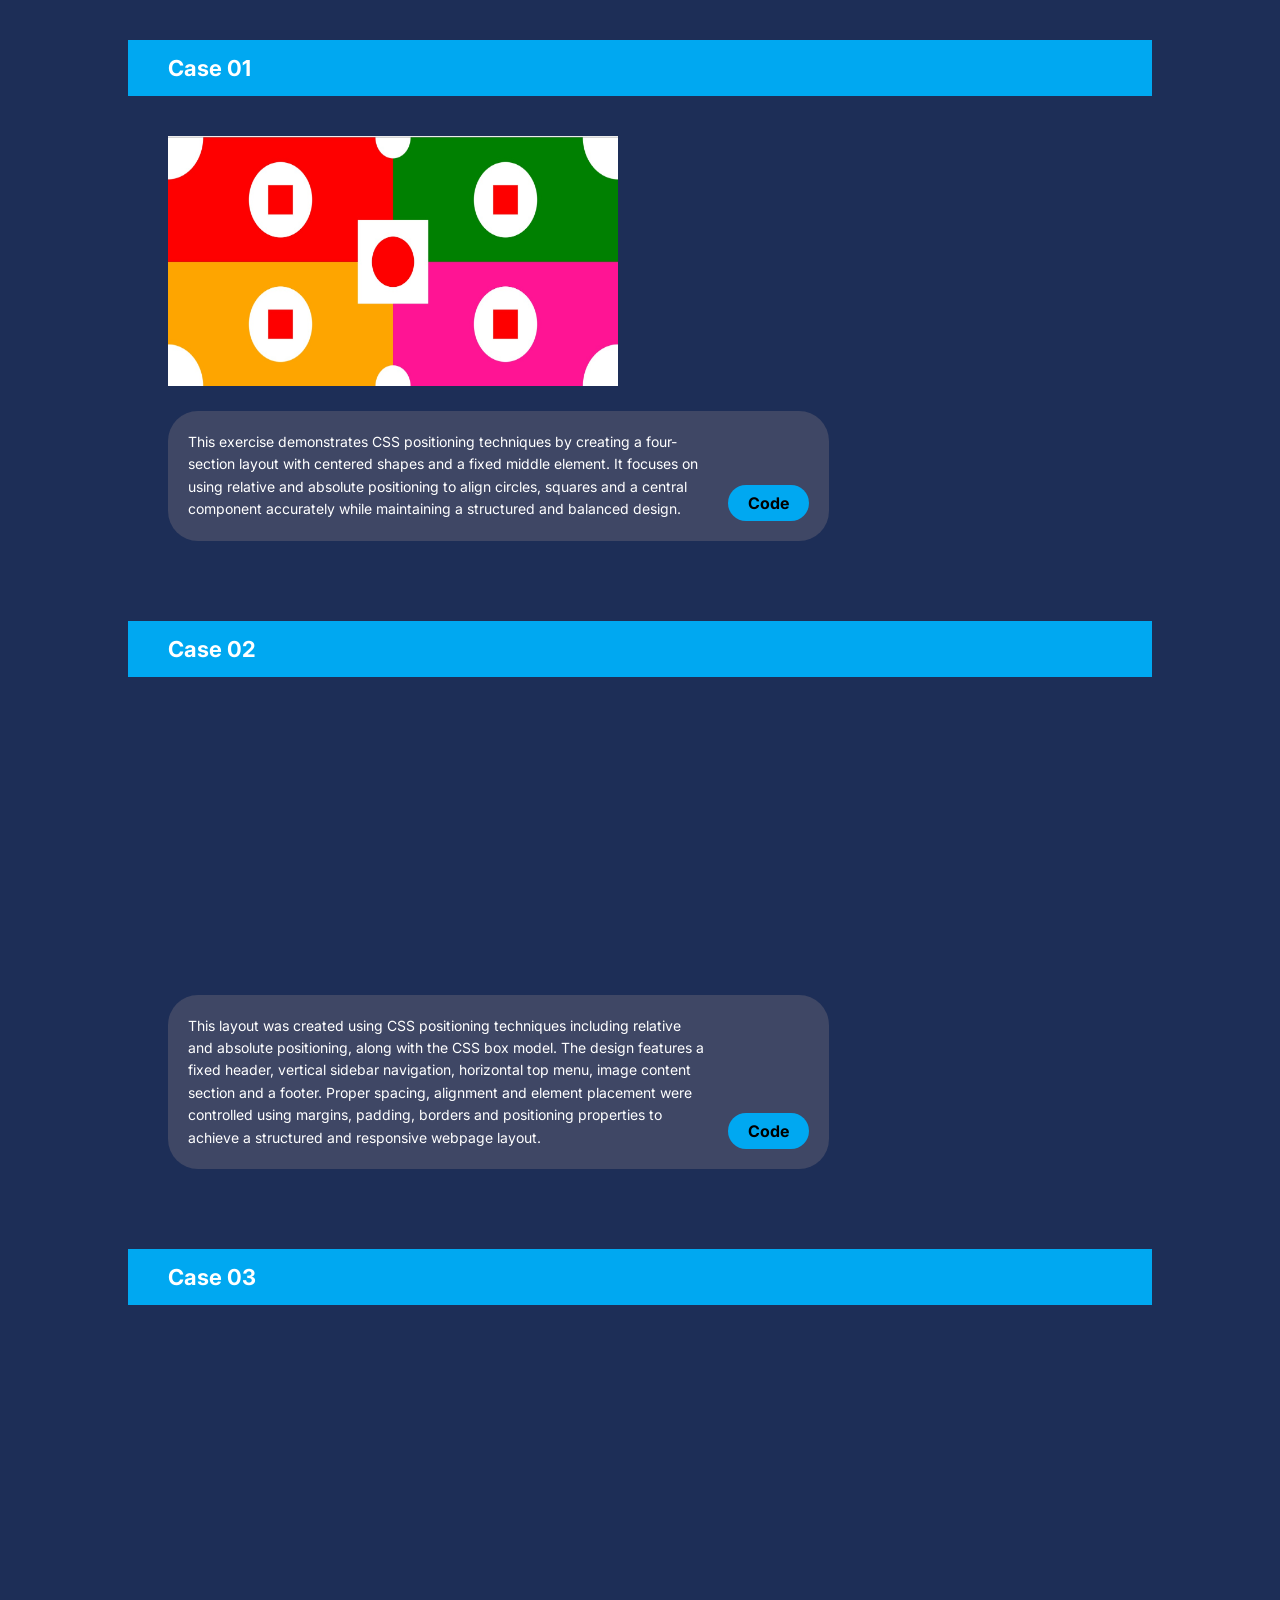
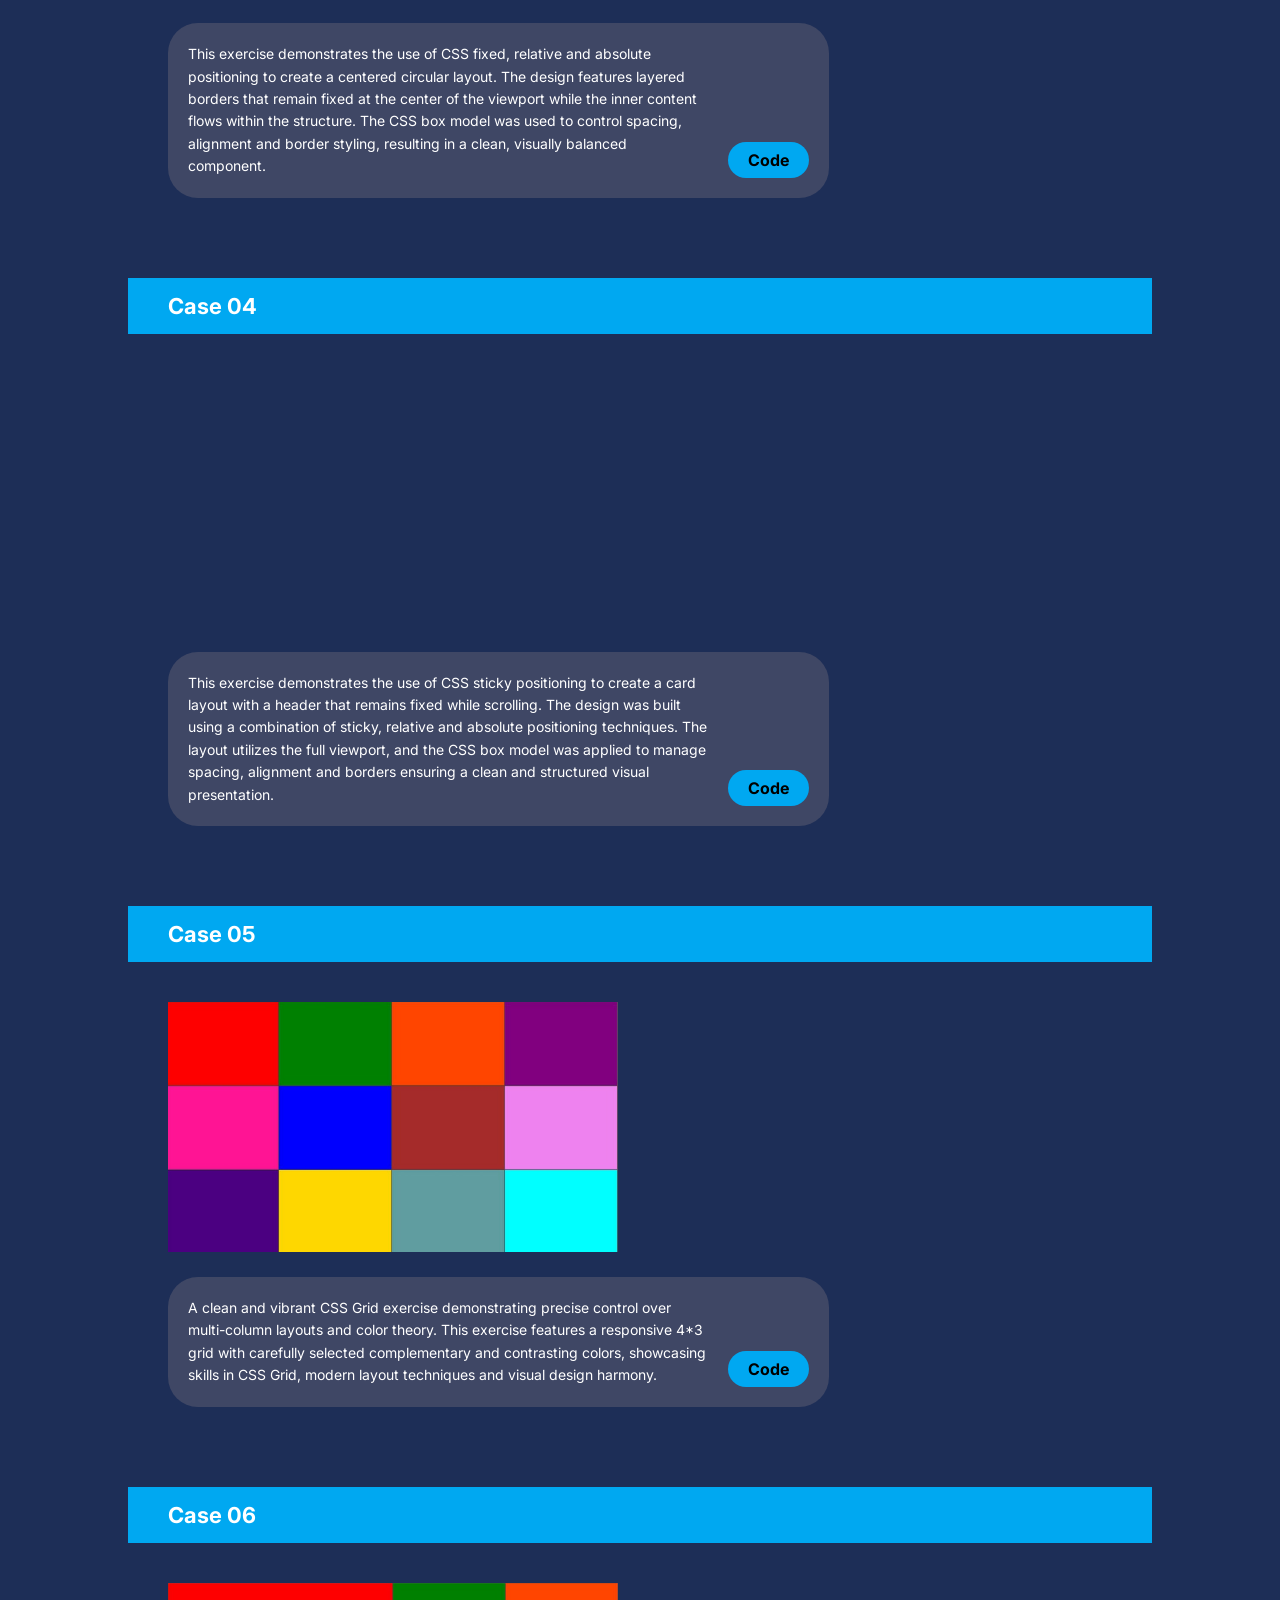
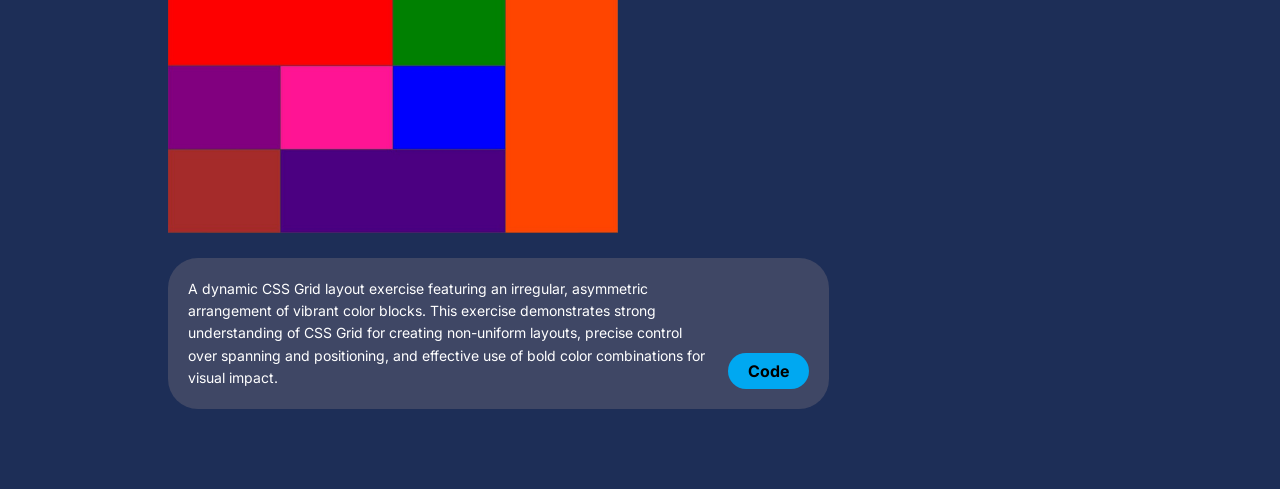
==== commit 1f90b2ae: "Add videos instead images" ====
--- a/exercises1.html
+++ b/exercises1.html
@@ -31,7 +31,10 @@
     <div class="case-title">Case 02</div>
 
     <div class="case-content">
-        <img src="assets/CSS%20Exercises%201%20case%2002.jpeg" alt="Case 02">
+
+        <div class="video-wrapper">
+        <iframe width="560" height="315" src="https://www.youtube.com/embed/drlPgs67aXI?si=cMIYwjb0rw_GdPNf" title="YouTube video player" frameborder="0" allow="accelerometer; autoplay; clipboard-write; encrypted-media; gyroscope; picture-in-picture; web-share" referrerpolicy="strict-origin-when-cross-origin" allowfullscreen></iframe>
+        </div>
 
         <div class="case-card">
             <p>
@@ -51,7 +54,10 @@
     <div class="case-title">Case 03</div>
 
     <div class="case-content">
-        <img src="assets/CSS%20Exercises%201%20case%2003.jpeg" alt="Case 03">
+
+        <div class="video-wrapper">
+        <iframe width="560" height="315" src="https://www.youtube.com/embed/qp322mFSI9c?si=xcNnG9B0TKRTgdwH" title="YouTube video player" frameborder="0" allow="accelerometer; autoplay; clipboard-write; encrypted-media; gyroscope; picture-in-picture; web-share" referrerpolicy="strict-origin-when-cross-origin" allowfullscreen></iframe>
+        </div>
 
         <div class="case-card">
             <p>
@@ -69,7 +75,10 @@
     <div class="case-title">Case 04</div>
 
     <div class="case-content">
-        <img src="assets/CSS%20Exercises%201%20case%2004.jpeg" alt="Case 04">
+
+        <div class="video-wrapper">
+        <iframe width="560" height="315" src="https://www.youtube.com/embed/XnglcYJknxc?si=1PrMqwJfcTMp6Y-i" title="YouTube video player" frameborder="0" allow="accelerometer; autoplay; clipboard-write; encrypted-media; gyroscope; picture-in-picture; web-share" referrerpolicy="strict-origin-when-cross-origin" allowfullscreen></iframe>
+        </div>
 
         <div class="case-card">
             <p>
--- a/Style1.css
+++ b/Style1.css
@@ -34,12 +34,26 @@
     gap: 25px;
 }
 
-.case-content img{
-    width: 350px;
+.case-content img {
+    width: 450px;
+    height: 250px;
+}
+
+.video-wrapper{
+    width: 450px;
+    aspect-ratio: 16/9;
+    overflow: hidden;
+    border-radius: 8px;
+}
+
+.video-wrapper iframe {
+    width: 100%;
+    height: 100%;
+    border: none;
+}
 
 
 
-}
 
 .case-card{
     background: #3F4765;
@@ -72,3 +86,82 @@
     text-decoration: none;
 }
 
+
+.case-button:hover{
+    transform: translateY(-3px);
+}
+
+@media all and (max-width: 1024px) {
+
+    .case{
+        width: 90%;
+    }
+
+    .case-content{
+        padding: 30px;
+        gap: 20px;
+    }
+
+    .case-content img{
+        width: 100%;
+        max-width: 500px;
+    }
+
+    .video-wrapper{
+        width: 100%;
+        max-width: 500px;
+    }
+
+
+    .case-card{
+        width: 100%;
+        border-radius: 25px;
+    }
+
+    .case-card p{
+        padding-right: 90px;
+    }
+}
+
+@media all and (max-width: 768px) {
+
+    .case{
+        width: 95%;
+        margin: 25px auto;
+    }
+
+    .case-title{
+        font-size: 18px;
+        padding: 12px 20px;
+    }
+
+    .case-content{
+        padding: 20px;
+        gap: 15px;
+    }
+
+    .case-content img{
+        width: 100%;
+    }
+
+    .video-wrapper{
+        width: 100%;
+    }
+
+    .case-card{
+        width: 100%;
+        padding: 15px;
+        border-radius: 15px;
+    }
+
+    .case-card p{
+        padding-right: 0;
+        font-size: 13px;
+    }
+
+    .case-button{
+        position: static;
+        display: inline-block;
+        margin-top: 15px;
+    }
+}
